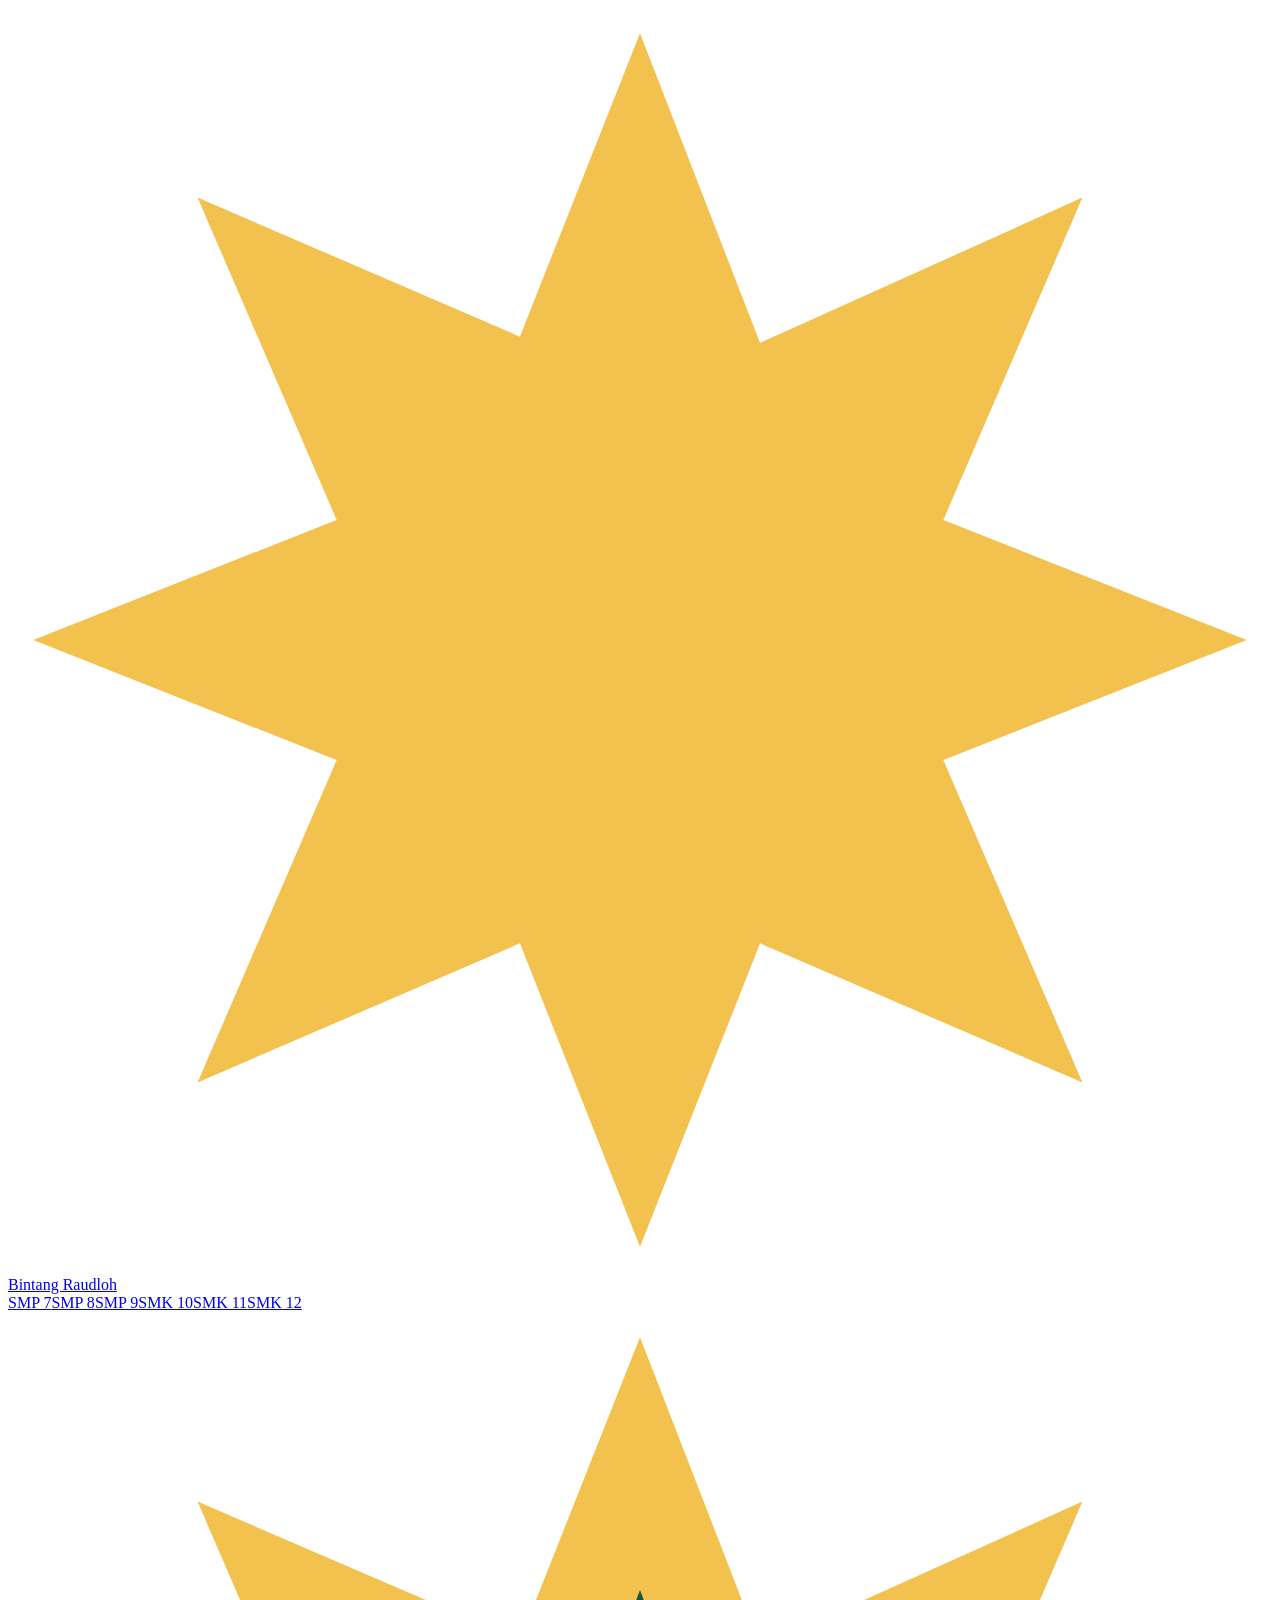
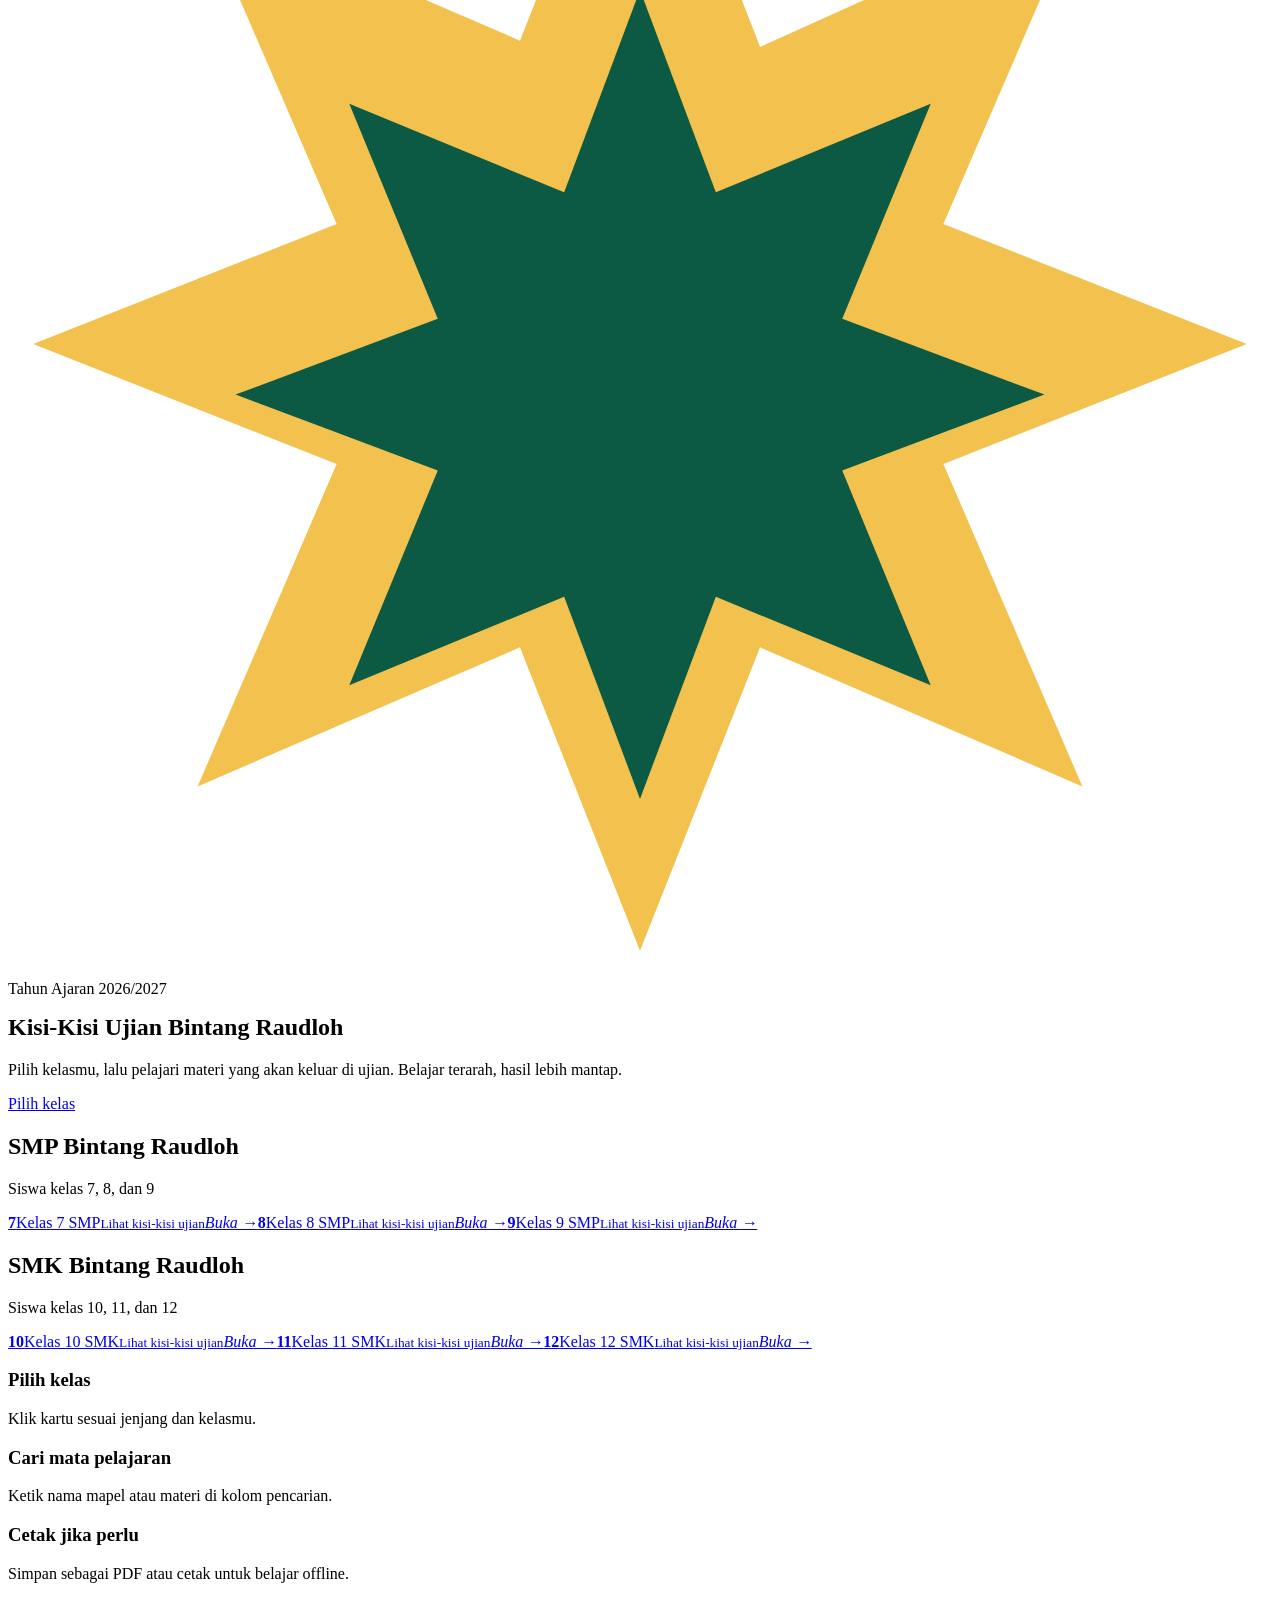
==== index.html @ 75c9d875 "Add files via upload" ====
<!DOCTYPE html><html lang="id"><head><meta charset="utf-8"><meta name="viewport" content="width=device-width,initial-scale=1"><title>Kisi-Kisi Ujian · SMP & SMK Bintang Raudloh</title><meta name="description" content="Lihat kisi-kisi ujian sesuai kelas untuk siswa SMP dan SMK Bintang Raudloh."><link rel="icon" href="data:image/svg+xml,%3Csvg xmlns='http://www.w3.org/2000/svg' viewBox='0 0 100 100'%3E%3Cpath fill='%23f2c14e' d='M50 2l9.5 24.5L85 15 74 40.5 98 50 74 59.5 85 85 59.5 74 50 98 40.5 74 15 85 26 59.5 2 50 26 40.5 15 15 40.5 26z'/%3E%3C/svg%3E"><link rel="preconnect" href="https://fonts.googleapis.com"><link rel="preconnect" href="https://fonts.gstatic.com" crossorigin><link href="https://fonts.googleapis.com/css2?family=Bricolage+Grotesque:wght@600;800&family=Figtree:wght@400;600;700&display=swap" rel="stylesheet"><link rel="stylesheet" href="assets/style.css"></head><body><header class="top"><div class="wrap"><a class="brand" href="index.html"><svg viewBox="0 0 100 100" aria-hidden="true"><path fill="#f2c14e" d="M50 2l9.5 24.5L85 15 74 40.5 98 50 74 59.5 85 85 59.5 74 50 98 40.5 74 15 85 26 59.5 2 50 26 40.5 15 15 40.5 26z"/></svg><span>Bintang Raudloh</span></a><nav class="nav" aria-label="Pilih kelas"><a href="smp-kelas-7.html">SMP 7</a><a href="smp-kelas-8.html">SMP 8</a><a href="smp-kelas-9.html">SMP 9</a><a href="smk-kelas-10.html">SMK 10</a><a href="smk-kelas-11.html">SMK 11</a><a href="smk-kelas-12.html">SMK 12</a></nav></div></header><section class="hero"><div class="wrap"><svg class="star" viewBox="0 0 100 100" aria-hidden="true"><path fill="#f2c14e" d="M50 2l9.5 24.5L85 15 74 40.5 98 50 74 59.5 85 85 59.5 74 50 98 40.5 74 15 85 26 59.5 2 50 26 40.5 15 15 40.5 26z"/><path fill="#0d5a44" d="M50 22l6 16 17-7-7 17 16 6-16 6 7 17-17-7-6 16-6-16-17 7 7-17-16-6 16-6-7-17 17 7z"/></svg><span class="pill">Tahun Ajaran 2026/2027</span><h1 style="margin-top:16px">Kisi-Kisi Ujian Bintang Raudloh</h1><p>Pilih kelasmu, lalu pelajari materi yang akan keluar di ujian. Belajar terarah, hasil lebih mantap.</p><a class="btn" href="#kelas">Pilih kelas</a></div></section><main id="kelas"><section class="sec"><div class="wrap"><h2>SMP Bintang Raudloh</h2><p>Siswa kelas 7, 8, dan 9</p><div class="grid"><a class="k" href="smp-kelas-7.html"><b>7</b><span>Kelas 7 SMP</span><small>Lihat kisi-kisi ujian</small><i>Buka →</i></a><a class="k" href="smp-kelas-8.html"><b>8</b><span>Kelas 8 SMP</span><small>Lihat kisi-kisi ujian</small><i>Buka →</i></a><a class="k" href="smp-kelas-9.html"><b>9</b><span>Kelas 9 SMP</span><small>Lihat kisi-kisi ujian</small><i>Buka →</i></a></div></div></section><section class="sec"><div class="wrap"><h2>SMK Bintang Raudloh</h2><p>Siswa kelas 10, 11, dan 12</p><div class="grid"><a class="k" href="smk-kelas-10.html"><b>10</b><span>Kelas 10 SMK</span><small>Lihat kisi-kisi ujian</small><i>Buka →</i></a><a class="k" href="smk-kelas-11.html"><b>11</b><span>Kelas 11 SMK</span><small>Lihat kisi-kisi ujian</small><i>Buka →</i></a><a class="k" href="smk-kelas-12.html"><b>12</b><span>Kelas 12 SMK</span><small>Lihat kisi-kisi ujian</small><i>Buka →</i></a></div></div></section><section class="sec"><div class="wrap"><div class="how"><div><h3>Pilih kelas</h3><p>Klik kartu sesuai jenjang dan kelasmu.</p></div><div><h3>Cari mata pelajaran</h3><p>Ketik nama mapel atau materi di kolom pencarian.</p></div><div><h3>Cetak jika perlu</h3><p>Simpan sebagai PDF atau cetak untuk belajar offline.</p></div></div></div></section></main><footer><div class="wrap">© 2026 SMP &amp; SMK Bintang Raudloh · Kisi-kisi dapat berubah sewaktu-waktu, ikuti pengumuman dari sekolah.</div></footer></body></html>
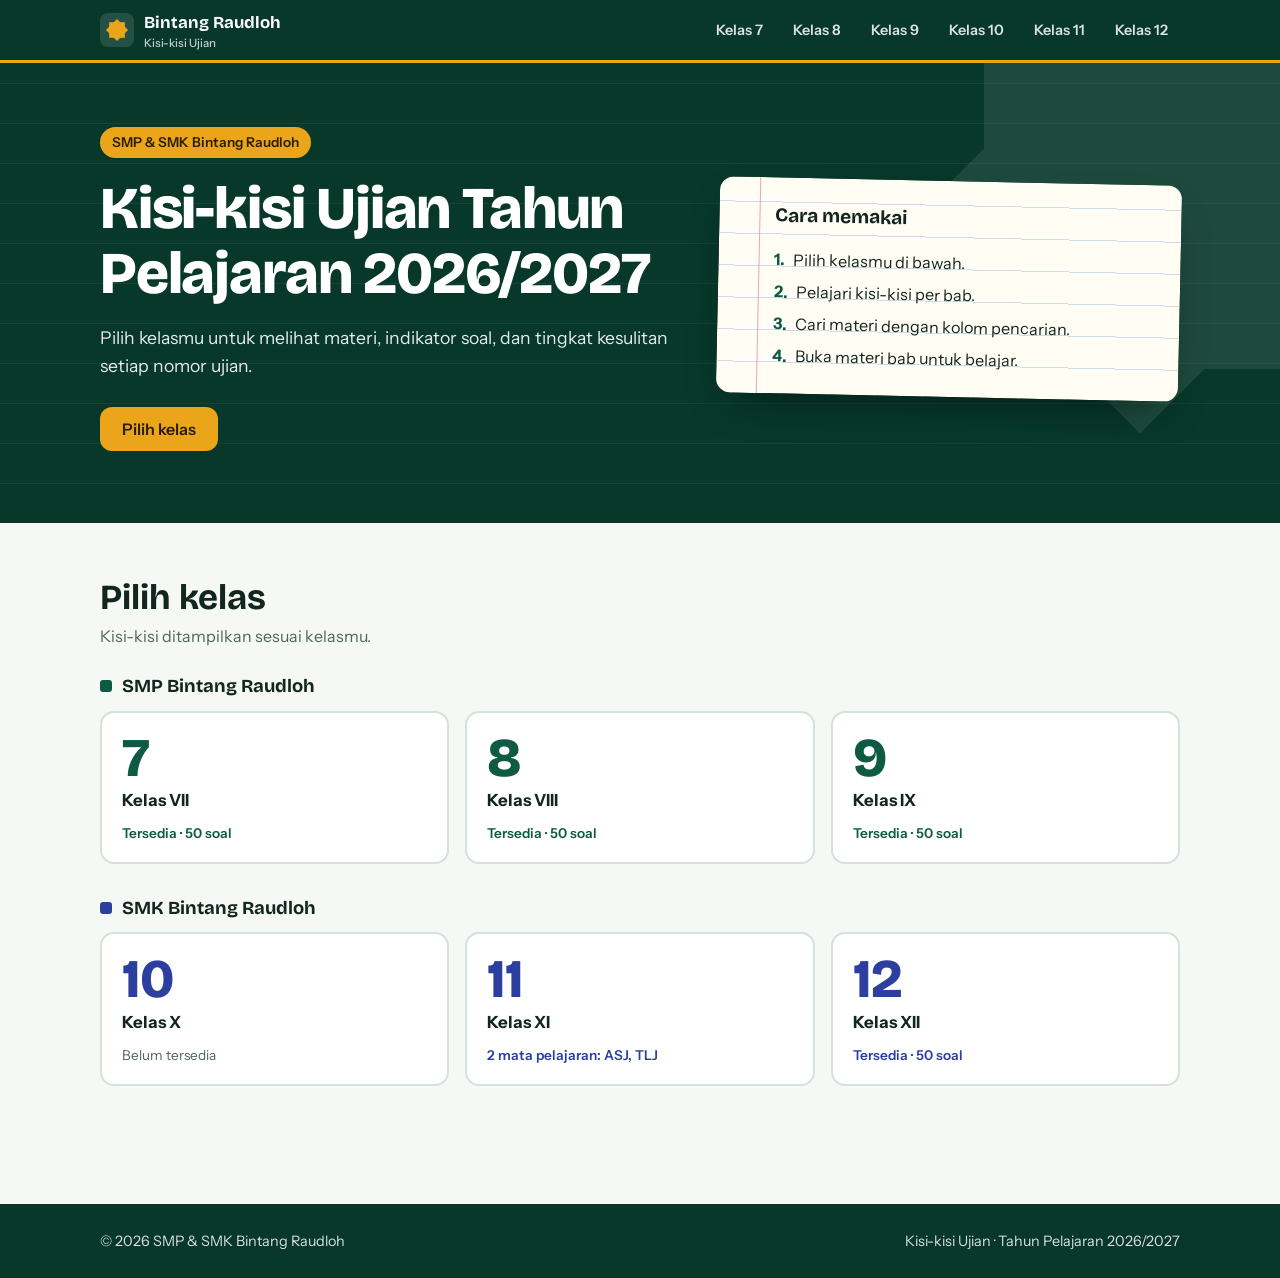
==== commit a82fa443: "Add files via upload" ====
--- a/index.html
+++ b/index.html
@@ -1 +1,285 @@
-<!DOCTYPE html><html lang="id"><head><meta charset="utf-8"><meta name="viewport" content="width=device-width,initial-scale=1"><title>Kisi-Kisi Ujian · SMP & SMK Bintang Raudloh</title><meta name="description" content="Lihat kisi-kisi ujian sesuai kelas untuk siswa SMP dan SMK Bintang Raudloh."><link rel="icon" href="data:image/svg+xml,%3Csvg xmlns='http://www.w3.org/2000/svg' viewBox='0 0 100 100'%3E%3Cpath fill='%23f2c14e' d='M50 2l9.5 24.5L85 15 74 40.5 98 50 74 59.5 85 85 59.5 74 50 98 40.5 74 15 85 26 59.5 2 50 26 40.5 15 15 40.5 26z'/%3E%3C/svg%3E"><link rel="preconnect" href="https://fonts.googleapis.com"><link rel="preconnect" href="https://fonts.gstatic.com" crossorigin><link href="https://fonts.googleapis.com/css2?family=Bricolage+Grotesque:wght@600;800&family=Figtree:wght@400;600;700&display=swap" rel="stylesheet"><link rel="stylesheet" href="assets/style.css"></head><body><header class="top"><div class="wrap"><a class="brand" href="index.html"><svg viewBox="0 0 100 100" aria-hidden="true"><path fill="#f2c14e" d="M50 2l9.5 24.5L85 15 74 40.5 98 50 74 59.5 85 85 59.5 74 50 98 40.5 74 15 85 26 59.5 2 50 26 40.5 15 15 40.5 26z"/></svg><span>Bintang Raudloh</span></a><nav class="nav" aria-label="Pilih kelas"><a href="smp-kelas-7.html">SMP 7</a><a href="smp-kelas-8.html">SMP 8</a><a href="smp-kelas-9.html">SMP 9</a><a href="smk-kelas-10.html">SMK 10</a><a href="smk-kelas-11.html">SMK 11</a><a href="smk-kelas-12.html">SMK 12</a></nav></div></header><section class="hero"><div class="wrap"><svg class="star" viewBox="0 0 100 100" aria-hidden="true"><path fill="#f2c14e" d="M50 2l9.5 24.5L85 15 74 40.5 98 50 74 59.5 85 85 59.5 74 50 98 40.5 74 15 85 26 59.5 2 50 26 40.5 15 15 40.5 26z"/><path fill="#0d5a44" d="M50 22l6 16 17-7-7 17 16 6-16 6 7 17-17-7-6 16-6-16-17 7 7-17-16-6 16-6-7-17 17 7z"/></svg><span class="pill">Tahun Ajaran 2026/2027</span><h1 style="margin-top:16px">Kisi-Kisi Ujian Bintang Raudloh</h1><p>Pilih kelasmu, lalu pelajari materi yang akan keluar di ujian. Belajar terarah, hasil lebih mantap.</p><a class="btn" href="#kelas">Pilih kelas</a></div></section><main id="kelas"><section class="sec"><div class="wrap"><h2>SMP Bintang Raudloh</h2><p>Siswa kelas 7, 8, dan 9</p><div class="grid"><a class="k" href="smp-kelas-7.html"><b>7</b><span>Kelas 7 SMP</span><small>Lihat kisi-kisi ujian</small><i>Buka →</i></a><a class="k" href="smp-kelas-8.html"><b>8</b><span>Kelas 8 SMP</span><small>Lihat kisi-kisi ujian</small><i>Buka →</i></a><a class="k" href="smp-kelas-9.html"><b>9</b><span>Kelas 9 SMP</span><small>Lihat kisi-kisi ujian</small><i>Buka →</i></a></div></div></section><section class="sec"><div class="wrap"><h2>SMK Bintang Raudloh</h2><p>Siswa kelas 10, 11, dan 12</p><div class="grid"><a class="k" href="smk-kelas-10.html"><b>10</b><span>Kelas 10 SMK</span><small>Lihat kisi-kisi ujian</small><i>Buka →</i></a><a class="k" href="smk-kelas-11.html"><b>11</b><span>Kelas 11 SMK</span><small>Lihat kisi-kisi ujian</small><i>Buka →</i></a><a class="k" href="smk-kelas-12.html"><b>12</b><span>Kelas 12 SMK</span><small>Lihat kisi-kisi ujian</small><i>Buka →</i></a></div></div></section><section class="sec"><div class="wrap"><div class="how"><div><h3>Pilih kelas</h3><p>Klik kartu sesuai jenjang dan kelasmu.</p></div><div><h3>Cari mata pelajaran</h3><p>Ketik nama mapel atau materi di kolom pencarian.</p></div><div><h3>Cetak jika perlu</h3><p>Simpan sebagai PDF atau cetak untuk belajar offline.</p></div></div></div></section></main><footer><div class="wrap">© 2026 SMP &amp; SMK Bintang Raudloh · Kisi-kisi dapat berubah sewaktu-waktu, ikuti pengumuman dari sekolah.</div></footer></body></html>+<!DOCTYPE html>
+<html lang="id">
+<head>
+<meta charset="utf-8">
+<meta name="viewport" content="width=device-width, initial-scale=1">
+<title>Kisi-kisi Ujian · SMP & SMK Bintang Raudloh</title>
+<meta name="description" content="Kisi-kisi ujian SMP & SMK Bintang Raudloh untuk kelas 7 sampai 12.">
+<link rel="icon" href="data:image/svg+xml,<svg xmlns='http://www.w3.org/2000/svg' viewBox='0 0 100 100'><rect width='100' height='100' rx='22' fill='%230e5a43'/><g fill='%23eaa51a'><rect x='27' y='27' width='46' height='46'/><rect x='27' y='27' width='46' height='46' transform='rotate(45 50 50)'/></g></svg>">
+<link rel="preconnect" href="https://fonts.googleapis.com">
+<link rel="preconnect" href="https://fonts.gstatic.com" crossorigin>
+<link href="https://fonts.googleapis.com/css2?family=Bricolage+Grotesque:opsz,wght@12..96,500;12..96,700;12..96,800&family=Instrument+Sans:wght@400;500;600&display=swap" rel="stylesheet">
+<style>
+:root{--ink:#12251e;--mut:#51655c;--paper:#f5f8f5;--card:#fff;--line:#d6e1da;--gold:#eaa51a;--hots:#a84b12;--hotsbg:#fdebdc;
+--acc:#0e5a43;--accd:#07382a;--accl:#e4f1ea;--r:14px;
+--fd:'Bricolage Grotesque','Segoe UI',system-ui,sans-serif;--fb:'Instrument Sans','Segoe UI',system-ui,sans-serif}
+body[data-j=smk]{--acc:#2d3f9e;--accd:#1a2766;--accl:#e6e9f8}
+*{box-sizing:border-box}
+html{scroll-behavior:smooth;scroll-padding-top:150px}
+body{margin:0;font-family:var(--fb);color:var(--ink);background:var(--paper);line-height:1.55;font-size:16px}
+a{color:inherit}
+:focus-visible{outline:3px solid var(--gold);outline-offset:2px;border-radius:6px}
+h1,h2,h3{font-family:var(--fd);line-height:1.1;margin:0}
+.wrap{max-width:1120px;margin:0 auto;padding:0 20px}
+svg.star{display:block}
+
+/* header */
+.top{position:sticky;top:0;z-index:30;background:var(--accd);color:#fff;border-bottom:3px solid var(--gold)}
+.top .wrap{display:flex;align-items:center;gap:16px;min-height:60px}
+.brand{display:flex;align-items:center;gap:10px;text-decoration:none;font-family:var(--fd);font-weight:700;font-size:1.05rem;white-space:nowrap}
+.brand small{display:block;font:500 .72rem var(--fb);opacity:.75}
+.nav{display:flex;gap:6px;margin-left:auto;overflow-x:auto;scrollbar-width:none;padding:6px 0}
+.nav::-webkit-scrollbar{display:none}
+.nav a{flex:none;text-decoration:none;font-weight:600;font-size:.9rem;padding:6px 12px;border-radius:99px;color:#fff;opacity:.85}
+.nav a:hover{background:rgba(255,255,255,.14);opacity:1}
+.nav a[aria-current=page]{background:var(--gold);color:#2b1d00;opacity:1}
+@media(max-width:640px){.brand span small{display:none}.brand{font-size:.95rem}}
+
+/* home */
+.hero{background:var(--accd);color:#fff;position:relative;overflow:hidden;
+background-image:repeating-linear-gradient(0deg,transparent 0 39px,rgba(255,255,255,.06) 39px 40px)}
+.hero .wrap{display:grid;grid-template-columns:1.25fr 1fr;gap:40px;align-items:center;padding-top:64px;padding-bottom:72px;position:relative}
+.hero .bgstar{position:absolute;right:-120px;top:-110px;width:520px;opacity:.09;pointer-events:none}
+.hero h1{font-size:clamp(2.2rem,5.2vw,3.7rem);font-weight:800;letter-spacing:-.02em}
+.hero p.lead{font-size:1.1rem;max-width:34em;opacity:.9;margin:18px 0 28px}
+.school{display:inline-block;background:var(--gold);color:#2b1d00;font-weight:600;font-size:.85rem;padding:5px 12px;border-radius:99px;margin-bottom:18px}
+.btn{display:inline-flex;align-items:center;gap:8px;border:0;cursor:pointer;font:600 1rem var(--fb);padding:12px 22px;border-radius:12px;text-decoration:none;background:var(--gold);color:#2b1d00}
+.btn:hover{filter:brightness(1.07)}
+.btn.ghost{background:transparent;color:inherit;border:2px solid currentColor}
+.note{background:#fffdf4;color:var(--ink);border-radius:var(--r);padding:22px 24px 22px 56px;box-shadow:0 18px 40px -18px rgba(0,0,0,.55);
+background-image:linear-gradient(90deg,transparent 40px,#e9a6a6 40px 41px,transparent 41px),repeating-linear-gradient(0deg,transparent 0 31px,#cfdcec 31px 32px);transform:rotate(1.2deg)}
+.note h2{font-size:1.2rem;margin-bottom:12px;line-height:32px}
+.note ol{margin:0;padding:0;list-style:none;counter-reset:s}
+.note li{counter-increment:s;line-height:32px;position:relative}
+.note li::before{content:counter(s) ".";font-weight:700;color:var(--acc);margin-right:8px}
+@media(max-width:820px){.hero .wrap{grid-template-columns:1fr;padding-top:44px;padding-bottom:52px}.note{transform:none}}
+
+section.klas{padding:56px 0 28px}
+.klas h2{font-size:clamp(1.6rem,3vw,2.2rem);margin-bottom:6px}
+.klas .sub{color:var(--mut);margin:0 0 28px}
+.grp{margin-bottom:34px}
+.grp h3{font-size:1.15rem;margin-bottom:14px;display:flex;align-items:center;gap:10px}
+.grp h3 i{display:inline-block;width:12px;height:12px;border-radius:3px;background:var(--c)}
+.tiles{display:grid;grid-template-columns:repeat(3,1fr);gap:16px}
+@media(max-width:700px){.tiles{grid-template-columns:1fr 1fr}}
+@media(max-width:420px){.tiles{grid-template-columns:1fr}}
+.tile{display:flex;flex-direction:column;gap:2px;text-decoration:none;background:var(--card);border:2px solid var(--line);border-radius:var(--r);padding:18px 20px;position:relative;transition:transform .15s,border-color .15s}
+.tile:hover{transform:translateY(-3px);border-color:var(--c)}
+.tile .big{font:800 3.4rem/1 var(--fd);color:var(--c)}
+.tile b{font-size:1.05rem}
+.tile .st{font-size:.85rem;margin-top:8px;color:var(--mut)}
+.tile .st.ok{color:var(--c);font-weight:600}
+.tile.smp{--c:#0e5a43}.tile.smk{--c:#2d3f9e}
+.grp.smp h3{--c:#0e5a43}.grp.smk h3{--c:#2d3f9e}
+
+footer{margin-top:56px;background:var(--accd);color:#fff;padding:26px 0;font-size:.9rem}
+footer .wrap{display:flex;justify-content:space-between;gap:12px;flex-wrap:wrap;opacity:.85}
+
+/* class page */
+.chero{background:var(--accd);color:#fff;padding:36px 0 44px;position:relative;overflow:hidden;
+background-image:repeating-linear-gradient(0deg,transparent 0 39px,rgba(255,255,255,.06) 39px 40px)}
+.crumb{font-size:.9rem;opacity:.85;margin-bottom:14px}
+.crumb a{text-decoration:none;border-bottom:1px solid rgba(255,255,255,.4)}
+.chero h1{font-size:clamp(1.9rem,4.4vw,3rem);font-weight:800;letter-spacing:-.015em;max-width:18em}
+.chero .per{opacity:.9;margin:10px 0 24px}
+.meta{display:grid;grid-template-columns:repeat(auto-fit,minmax(170px,1fr));gap:10px;margin:0}
+.meta div{background:rgba(255,255,255,.1);border-radius:12px;padding:10px 14px}
+.meta dt{font-size:.78rem;opacity:.75}
+.meta dd{margin:0;font-weight:600}
+.panel{display:grid;grid-template-columns:1fr 1fr;gap:18px;margin-top:-26px;position:relative}
+@media(max-width:820px){.panel{grid-template-columns:1fr}}
+.card{background:var(--card);border:1px solid var(--line);border-radius:var(--r);padding:20px 22px;box-shadow:0 10px 24px -16px rgba(18,37,30,.35)}
+.card h2{font-size:1.1rem;margin-bottom:14px}
+.bar{display:grid;grid-template-columns:minmax(90px,38%) 1fr 2.2rem;gap:10px;align-items:center;margin:9px 0;font-size:.9rem}
+.bar .t{height:12px;border-radius:99px;background:var(--accl);overflow:hidden}
+.bar .t i{display:block;height:100%;background:var(--acc);border-radius:99px}
+.bar b{text-align:right}
+.bar.h .t i{background:var(--hots)}
+.split{display:flex;height:34px;border-radius:10px;overflow:hidden;margin:6px 0 10px;font-weight:600;font-size:.85rem}
+.split span{display:flex;align-items:center;justify-content:center;color:#fff}
+.split span{min-width:0;overflow:hidden;white-space:nowrap}.split .LOTS{background:var(--acc)}.split .MOTS{background:#a97800}.split .HOTS{background:var(--hots)}
+.kt.MOTS{background:#fff3d1;color:#6b4c00;border:1.5px solid #a97800}
+.subs{display:flex;gap:8px;flex-wrap:wrap;margin:0 0 22px}
+.subs a{padding:8px 18px;border-radius:99px;border:2px solid rgba(255,255,255,.45);color:#fff;text-decoration:none;font-weight:600;font-size:.95rem}
+.subs a:hover{background:rgba(255,255,255,.12)}
+.subs a[aria-current=page]{background:var(--gold);border-color:var(--gold);color:#2b1d00}
+
+.tools{position:sticky;top:63px;z-index:20;background:var(--paper);padding:14px 0 10px;margin-top:20px;border-bottom:1px solid var(--line)}
+.tools .wrap{display:flex;flex-wrap:wrap;gap:10px;align-items:center}
+.tools input,.tools select{font:500 .95rem var(--fb);padding:10px 12px;border:2px solid var(--line);border-radius:10px;background:#fff;color:var(--ink);min-height:44px}
+.tools input{flex:1 1 220px}
+.seg{display:flex;border:2px solid var(--line);border-radius:10px;overflow:hidden;background:#fff}
+.seg button{font:600 .9rem var(--fb);border:0;background:none;padding:0 14px;min-height:40px;cursor:pointer;color:var(--ink)}
+.seg button[aria-pressed=true]{background:var(--acc);color:#fff}
+.cnt{font-size:.88rem;color:var(--mut);margin-left:auto}
+.pr{font:600 .9rem var(--fb);border:2px solid var(--line);background:#fff;border-radius:10px;padding:0 14px;min-height:44px;cursor:pointer}
+
+.bab{margin-top:30px}
+.bab header{display:flex;flex-wrap:wrap;gap:6px 14px;align-items:baseline;margin-bottom:12px}
+.bab h2{font-size:1.4rem}
+.bab h2 span{color:var(--acc)}
+.bab .jml{font-size:.85rem;font-weight:600;background:var(--accl);color:var(--acc);padding:3px 10px;border-radius:99px}
+.bab .desc{flex-basis:100%;margin:0;color:var(--mut);font-size:.95rem}
+.bab .src{font-size:.9rem;font-weight:600;color:var(--acc)}
+.rows{background:var(--card);border:1px solid var(--line);border-radius:var(--r);overflow:hidden}
+.row{display:grid;grid-template-columns:3.2rem 11rem 1fr 9rem;gap:14px;padding:13px 18px;border-top:1px solid var(--line);align-items:start}
+.row:first-child{border-top:0}
+.row.hd{background:var(--accl);font-weight:600;font-size:.85rem;color:var(--accd)}
+.row .no{font:800 1.1rem var(--fd);color:var(--acc)}
+.row .mt{font-weight:600}
+.tg{display:flex;gap:6px;flex-wrap:wrap}
+.lv,.kt{font-size:.78rem;font-weight:700;padding:2px 9px;border-radius:99px;white-space:nowrap}
+.lv{background:var(--accl);color:var(--accd)}
+.kt.LOTS{border:1.5px solid var(--acc);color:var(--acc)}
+.kt.HOTS{background:var(--hotsbg);color:var(--hots);border:1.5px solid var(--hots)}
+.lv.hi{background:var(--hots);color:#fff}
+.empty{padding:28px;text-align:center;color:var(--mut)}
+@media(max-width:720px){
+.row.hd{display:none}
+.row{grid-template-columns:2.4rem 1fr;gap:4px 10px;padding:14px}
+.row .no{grid-row:1/4}
+.row .ind,.row .tg{grid-column:2}
+.row .tg{margin-top:4px}
+.tools{top:60px}.cnt{flex-basis:100%;margin:0}
+}
+
+/* unavailable */
+.na{text-align:center;padding:72px 0 40px;max-width:560px;margin:0 auto}
+.na .ico{width:96px;height:96px;margin:0 auto 22px;border-radius:50%;background:var(--accl);display:grid;place-items:center;color:var(--acc)}
+.na h1{font-size:clamp(1.7rem,4vw,2.4rem);margin-bottom:12px}
+.na p{color:var(--mut);margin:0 0 26px}
+.na .btn{background:var(--acc);color:#fff}
+.na .btn.ghost{background:transparent;color:var(--acc);margin-left:6px}
+
+@media print{.top,.tools,.pr,footer,.hero .bgstar{display:none}.chero{background:none;color:#000;padding:0}.meta div{background:#eee}.panel{margin-top:10px}.card{box-shadow:none}body{background:#fff}.row{break-inside:avoid}}
+@media(prefers-reduced-motion:reduce){*{transition:none!important;scroll-behavior:auto!important}}
+</style>
+</head>
+<body>
+<header class="top">
+  <div class="wrap">
+    <a class="brand" href="#" aria-label="Beranda">
+      <svg class="star" width="34" height="34" viewBox="0 0 100 100" aria-hidden="true"><rect width="100" height="100" rx="22" fill="#fff" fill-opacity=".12"/><g fill="#eaa51a"><rect x="27" y="27" width="46" height="46"/><rect x="27" y="27" width="46" height="46" transform="rotate(45 50 50)"/></g></svg>
+      <span>Bintang Raudloh<small>Kisi-kisi Ujian</small></span>
+    </a>
+    <nav class="nav" id="nav" aria-label="Pilih kelas"></nav>
+  </div>
+</header>
+<main id="app"></main>
+<footer><div class="wrap"><span>© 2026 SMP &amp; SMK Bintang Raudloh</span><span>Kisi-kisi Ujian · Tahun Pelajaran 2026/2027</span></div></footer>
+
+<script>
+const KELAS=[{n:7,r:'VII',j:'SMP'},{n:8,r:'VIII',j:'SMP'},{n:9,r:'IX',j:'SMP'},{n:10,r:'X',j:'SMK'},{n:11,r:'XI',j:'SMK'},{n:12,r:'XII',j:'SMK'}];
+const DATA={"7": [{"mapel": "Informatika", "periode": "Ujian Semester Ganjil · Tahun Pelajaran 2026/2027", "meta": [["Mata pelajaran", "Informatika"], ["Kelas", "VII (Tujuh)"], ["Materi", "Bab 1–Bab 3"], ["Jumlah soal", "50 soal"], ["Bentuk soal", "Pilihan ganda (A, B, C, D)"], ["Alokasi waktu", "90 menit"], ["Guru pengampu", "Khalid Nabawi, S.Kom."]], "id": "informatika", "short": "Informatika", "label": "Informatika", "babs": [{"no": 1, "title": "Informatika dan Keterampilan Generik", "desc": "", "link": "https://khalidnabawidigital-hue.github.io/tik_biro7/bab1.html", "items": [{"no": 1, "materi": "Pengertian Informatika", "indikator": "Peserta didik dapat mengidentifikasi pengertian Informatika.", "level": "C1", "kat": "LOTS"}, {"no": 2, "materi": "Informatika dan TIK", "indikator": "Peserta didik dapat menyebutkan perbedaan Informatika dan TIK.", "level": "C2", "kat": "LOTS"}, {"no": 3, "materi": "Elemen Informatika", "indikator": "Peserta didik dapat mengidentifikasi 8 elemen utama Informatika.", "level": "C1", "kat": "LOTS"}, {"no": 4, "materi": "Berpikir Komputasional", "indikator": "Peserta didik dapat menjelaskan fungsi berpikir komputasional dalam kehidupan sehari-hari.", "level": "C2", "kat": "LOTS"}, {"no": 5, "materi": "Profil Pelajar Pancasila", "indikator": "Peserta didik dapat menentukan dimensi Pancasila yang sesuai dengan kegiatan gotong royong.", "level": "C2", "kat": "LOTS"}, {"no": 6, "materi": "Keterampilan Generik", "indikator": "Peserta didik dapat mengidentifikasi manfaat bekerja dalam kelompok.", "level": "C1", "kat": "LOTS"}, {"no": 7, "materi": "Pembagian Tugas", "indikator": "Peserta didik dapat menentukan tugas dan tanggung jawab ketua kelompok berdasarkan situasi.", "level": "C3", "kat": "LOTS"}, {"no": 8, "materi": "Komunikasi Tim", "indikator": "Peserta didik dapat menganalisis permasalahan pembagian tugas dalam kelompok.", "level": "C4", "kat": "HOTS"}, {"no": 9, "materi": "Infografis", "indikator": "Peserta didik dapat menentukan unsur infografis yang efektif berdasarkan kebutuhan informasi.", "level": "C3", "kat": "LOTS"}, {"no": 10, "materi": "Presentasi Efektif", "indikator": "Peserta didik dapat menganalisis kelemahan penyampaian presentasi berdasarkan ilustrasi.", "level": "C4", "kat": "HOTS"}, {"no": 11, "materi": "Kolaborasi", "indikator": "Peserta didik dapat mengevaluasi solusi terhadap konflik pembagian tugas kelompok.", "level": "C5", "kat": "HOTS"}, {"no": 12, "materi": "Produk Informatika", "indikator": "Peserta didik dapat menentukan rancangan penyajian informasi dalam bentuk infografis berdasarkan suatu permasalahan.", "level": "C6", "kat": "HOTS"}]}, {"no": 2, "title": "Berpikir Komputasional", "desc": "", "link": "https://khalidnabawidigital-hue.github.io/tik_biro7/bab2.html", "items": [{"no": 13, "materi": "Pengertian BK", "indikator": "Peserta didik dapat mengidentifikasi pengertian berpikir komputasional.", "level": "C1", "kat": "LOTS"}, {"no": 14, "materi": "Empat Pilar BK", "indikator": "Peserta didik dapat menyebutkan empat pilar berpikir komputasional.", "level": "C1", "kat": "LOTS"}, {"no": 15, "materi": "Dekomposisi", "indikator": "Peserta didik dapat menjelaskan konsep dekomposisi.", "level": "C2", "kat": "LOTS"}, {"no": 16, "materi": "Pengenalan Pola", "indikator": "Peserta didik dapat menentukan contoh penerapan pengenalan pola.", "level": "C3", "kat": "LOTS"}, {"no": 17, "materi": "Abstraksi", "indikator": "Peserta didik dapat mengidentifikasi informasi penting dan tidak penting dalam suatu permasalahan.", "level": "C3", "kat": "LOTS"}, {"no": 18, "materi": "Algoritma", "indikator": "Peserta didik dapat menjelaskan pengertian algoritma.", "level": "C2", "kat": "LOTS"}, {"no": 19, "materi": "Ciri Algoritma", "indikator": "Peserta didik dapat mengidentifikasi ciri-ciri algoritma yang baik.", "level": "C1", "kat": "LOTS"}, {"no": 20, "materi": "Urutan Algoritma", "indikator": "Peserta didik dapat menentukan urutan langkah yang benar dalam suatu aktivitas sehari-hari.", "level": "C3", "kat": "LOTS"}, {"no": 21, "materi": "Pseudocode dan Flowchart", "indikator": "Peserta didik dapat membedakan bentuk penyajian algoritma.", "level": "C2", "kat": "LOTS"}, {"no": 22, "materi": "Analisis Algoritma", "indikator": "Peserta didik dapat menganalisis kesalahan urutan langkah dalam suatu algoritma.", "level": "C4", "kat": "HOTS"}, {"no": 23, "materi": "Optimasi Penjadwalan", "indikator": "Peserta didik dapat menjelaskan tujuan optimasi penjadwalan.", "level": "C2", "kat": "LOTS"}, {"no": 24, "materi": "Prioritas Kegiatan", "indikator": "Peserta didik dapat menentukan kegiatan berdasarkan tingkat prioritas dan tenggat waktu.", "level": "C3", "kat": "LOTS"}, {"no": 25, "materi": "Efisiensi Waktu", "indikator": "Peserta didik dapat menganalisis jadwal kegiatan untuk menemukan penggunaan waktu yang tidak efisien.", "level": "C4", "kat": "HOTS"}, {"no": 26, "materi": "Struktur Data List", "indikator": "Peserta didik dapat mengidentifikasi karakteristik struktur data list.", "level": "C1", "kat": "LOTS"}, {"no": 27, "materi": "Struktur Data Queue", "indikator": "Peserta didik dapat menganalisis penerapan konsep FIFO dalam kehidupan sehari-hari.", "level": "C4", "kat": "HOTS"}, {"no": 28, "materi": "Struktur Data Stack", "indikator": "Peserta didik dapat menganalisis penerapan konsep LIFO dalam kehidupan sehari-hari.", "level": "C4", "kat": "HOTS"}, {"no": 29, "materi": "Representasi Data", "indikator": "Peserta didik dapat mengevaluasi representasi bilangan biner berdasarkan nilai desimalnya.", "level": "C5", "kat": "HOTS"}, {"no": 30, "materi": "Bilangan Biner", "indikator": "Peserta didik dapat menentukan representasi data sederhana menggunakan kombinasi bit biner.", "level": "C6", "kat": "HOTS"}]}, {"no": 3, "title": "Teknologi Informasi dan Komunikasi", "desc": "", "link": "https://khalidnabawidigital-hue.github.io/tik_biro7/bab3.html", "items": [{"no": 31, "materi": "Antarmuka Pengguna", "indikator": "Peserta didik dapat mengidentifikasi pengertian user interface.", "level": "C1", "kat": "LOTS"}, {"no": 32, "materi": "GUI", "indikator": "Peserta didik dapat menjelaskan pengertian Graphical User Interface.", "level": "C2", "kat": "LOTS"}, {"no": 33, "materi": "Komponen Antarmuka", "indikator": "Peserta didik dapat mengidentifikasi fungsi ikon, menu, jendela, dan pointer.", "level": "C1", "kat": "LOTS"}, {"no": 34, "materi": "Interaksi Antarmuka", "indikator": "Peserta didik dapat menentukan fungsi klik, klik ganda, drag, dan scroll.", "level": "C3", "kat": "LOTS"}, {"no": 35, "materi": "File dan Folder", "indikator": "Peserta didik dapat membedakan pengertian file dan folder.", "level": "C2", "kat": "LOTS"}, {"no": 36, "materi": "Ekstensi File", "indikator": "Peserta didik dapat mengidentifikasi jenis file berdasarkan ekstensi .docx, .pptx, .xlsx, .pdf, .jpg, dan .mp4.", "level": "C1", "kat": "LOTS"}, {"no": 37, "materi": "Pengelolaan File", "indikator": "Peserta didik dapat menentukan struktur folder yang tepat untuk menyimpan dokumen sekolah.", "level": "C3", "kat": "LOTS"}, {"no": 38, "materi": "Organisasi File", "indikator": "Peserta didik dapat menganalisis permasalahan penyimpanan file yang tidak terorganisasi.", "level": "C4", "kat": "HOTS"}, {"no": 39, "materi": "Browser", "indikator": "Peserta didik dapat menjelaskan fungsi aplikasi browser.", "level": "C2", "kat": "LOTS"}, {"no": 40, "materi": "Search Engine", "indikator": "Peserta didik dapat membedakan fungsi browser dan search engine.", "level": "C2", "kat": "LOTS"}, {"no": 41, "materi": "Kata Kunci", "indikator": "Peserta didik dapat menentukan kata kunci pencarian yang paling efektif.", "level": "C3", "kat": "LOTS"}, {"no": 42, "materi": "Verifikasi Informasi", "indikator": "Peserta didik dapat menganalisis hasil pencarian untuk menentukan sumber informasi yang lebih terpercaya.", "level": "C4", "kat": "HOTS"}, {"no": 43, "materi": "Surel / Email", "indikator": "Peserta didik dapat mengidentifikasi pengertian dan fungsi surel.", "level": "C1", "kat": "LOTS"}, {"no": 44, "materi": "Komponen Surel", "indikator": "Peserta didik dapat menjelaskan fungsi bagian To, Subject, isi pesan, dan lampiran.", "level": "C2", "kat": "LOTS"}, {"no": 45, "materi": "Etika Email", "indikator": "Peserta didik dapat menentukan cara mengirim surel secara sopan dan benar.", "level": "C3", "kat": "LOTS"}, {"no": 46, "materi": "Analisis Email", "indikator": "Peserta didik dapat menganalisis kesalahan dalam penulisan surel resmi.", "level": "C4", "kat": "HOTS"}, {"no": 47, "materi": "Aplikasi Perkantoran", "indikator": "Peserta didik dapat mengidentifikasi fungsi aplikasi pengolah kata.", "level": "C1", "kat": "LOTS"}, {"no": 48, "materi": "Jenis Dokumen", "indikator": "Peserta didik dapat menentukan jenis dokumen yang sesuai dengan kebutuhan tertentu.", "level": "C3", "kat": "LOTS"}, {"no": 49, "materi": "Pembuatan Dokumen", "indikator": "Peserta didik dapat mengevaluasi kualitas laporan digital berdasarkan tujuan dan kerapian penyajiannya.", "level": "C5", "kat": "HOTS"}, {"no": 50, "materi": "Proyek Digital Office", "indikator": "Peserta didik dapat merancang alur kerja pembuatan laporan digital, mulai dari pencarian informasi hingga pengiriman melalui surel.", "level": "C6", "kat": "HOTS"}]}], "total": 50}], "8": [{"mapel": "Informatika", "periode": "Kurikulum Merdeka Fase D · Tahun Ajaran 2026/2027", "meta": [["Mata pelajaran", "Informatika"], ["Kelas", "VIII (Delapan)"], ["Materi", "Bab 1–Bab 4"], ["Jumlah soal", "50 soal"], ["Bentuk soal", "Pilihan ganda (A, B, C, D)"], ["Skor", "2 poin per soal, total 100"]], "id": "informatika", "short": "Informatika", "label": "Informatika", "babs": [{"no": 1, "title": "Informatika dan Pembelajarannya", "desc": "Hakikat Informatika, cara belajar, refleksi, perencanaan belajar, dan Profil Pelajar Pancasila.", "link": "https://khalidnabawidigital-hue.github.io/tik_biro8/bab1.html", "items": [{"no": 1, "materi": "Pengertian Informatika", "indikator": "Peserta didik dapat mengidentifikasi pengertian Informatika secara tepat.", "level": "C1", "kat": "LOTS"}, {"no": 2, "materi": "Hakikat Informatika", "indikator": "Peserta didik dapat menjelaskan perbedaan Informatika dengan sekadar mengoperasikan komputer.", "level": "C2", "kat": "LOTS"}, {"no": 3, "materi": "Berpikir Komputasional", "indikator": "Peserta didik dapat menentukan penerapan berpikir komputasional dalam kehidupan sehari-hari.", "level": "C3", "kat": "LOTS"}, {"no": 4, "materi": "Plugged dan Unplugged", "indikator": "Peserta didik dapat membedakan kegiatan belajar Informatika secara plugged dan unplugged berdasarkan contoh kegiatan.", "level": "C2", "kat": "LOTS"}, {"no": 5, "materi": "Refleksi Pembelajaran", "indikator": "Peserta didik dapat menganalisis manfaat refleksi terhadap proses pembelajaran.", "level": "C4", "kat": "HOTS"}, {"no": 6, "materi": "Rencana Belajar", "indikator": "Peserta didik dapat menentukan strategi belajar yang tepat berdasarkan permasalahan belajar yang diberikan.", "level": "C3", "kat": "LOTS"}, {"no": 7, "materi": "Profil Pelajar Pancasila", "indikator": "Peserta didik dapat menganalisis karakter Profil Pelajar Pancasila yang sesuai dengan suatu situasi pembelajaran.", "level": "C4", "kat": "HOTS"}, {"no": 8, "materi": "Target Pembelajaran", "indikator": "Peserta didik dapat memilih rancangan target pembelajaran Informatika yang paling terarah dan realistis berdasarkan suatu kondisi.", "level": "C5", "kat": "HOTS"}]}, {"no": 2, "title": "Berpikir Komputasional", "desc": "Berpikir Komputasional, Fungsi, Himpunan, Sistem Bilangan, Algoritma, dan Struktur Data.", "link": "https://khalidnabawidigital-hue.github.io/tik_biro8/bab2.html", "items": [{"no": 9, "materi": "Pengertian BK", "indikator": "Peserta didik dapat menyebutkan pengertian berpikir komputasional.", "level": "C1", "kat": "LOTS"}, {"no": 10, "materi": "Penerapan BK", "indikator": "Peserta didik dapat mengidentifikasi contoh penerapan berpikir komputasional dalam kehidupan sehari-hari.", "level": "C2", "kat": "LOTS"}, {"no": 11, "materi": "Fungsi", "indikator": "Peserta didik dapat menjelaskan konsep input, proses, dan output pada sebuah fungsi.", "level": "C2", "kat": "LOTS"}, {"no": 12, "materi": "Fungsi", "indikator": "Peserta didik dapat menghitung keluaran fungsi berdasarkan aturan dan nilai masukan yang diberikan.", "level": "C3", "kat": "LOTS"}, {"no": 13, "materi": "Fungsi", "indikator": "Peserta didik dapat menganalisis hubungan domain, kodomain, dan range berdasarkan suatu pemetaan.", "level": "C4", "kat": "HOTS"}, {"no": 14, "materi": "Himpunan", "indikator": "Peserta didik dapat mengidentifikasi anggota suatu himpunan berdasarkan karakteristik tertentu.", "level": "C1", "kat": "LOTS"}, {"no": 15, "materi": "Operasi Himpunan", "indikator": "Peserta didik dapat menentukan hasil operasi gabungan (union) dua himpunan.", "level": "C3", "kat": "LOTS"}, {"no": 16, "materi": "Operasi Himpunan", "indikator": "Peserta didik dapat menganalisis hasil irisan (intersection) dan selisih dua himpunan.", "level": "C4", "kat": "HOTS"}, {"no": 17, "materi": "Sistem Bilangan", "indikator": "Peserta didik dapat membedakan sistem bilangan desimal dan biner berdasarkan basisnya.", "level": "C2", "kat": "LOTS"}, {"no": 18, "materi": "Sistem Bilangan", "indikator": "Peserta didik dapat mengonversi bilangan biner sederhana ke bilangan desimal.", "level": "C3", "kat": "LOTS"}, {"no": 19, "materi": "Algoritma", "indikator": "Peserta didik dapat mengidentifikasi ciri-ciri algoritma yang baik.", "level": "C1", "kat": "LOTS"}, {"no": 20, "materi": "Algoritma", "indikator": "Peserta didik dapat menentukan urutan langkah algoritma berdasarkan permasalahan yang diberikan.", "level": "C3", "kat": "LOTS"}, {"no": 21, "materi": "Algoritma", "indikator": "Peserta didik dapat menganalisis hasil akhir dari suatu algoritma sederhana menggunakan variabel dan perulangan.", "level": "C4", "kat": "HOTS"}, {"no": 22, "materi": "Struktur Data", "indikator": "Peserta didik dapat memilih struktur data Stack atau Queue yang paling tepat berdasarkan kebutuhan suatu permasalahan.", "level": "C5", "kat": "HOTS"}]}, {"no": 3, "title": "Teknologi Informasi dan Komunikasi", "desc": "Aplikasi Perkantoran, fitur aplikasi, pengolah kata, laporan digital, ringkasan konten, dan laboratorium virtual.", "link": "https://khalidnabawidigital-hue.github.io/tik_biro8/bab3.html", "items": [{"no": 23, "materi": "Aplikasi Perkantoran", "indikator": "Peserta didik dapat menyebutkan pengertian aplikasi perkantoran.", "level": "C1", "kat": "LOTS"}, {"no": 24, "materi": "Jenis Aplikasi", "indikator": "Peserta didik dapat mengidentifikasi aplikasi yang sesuai untuk membuat dokumen, mengolah angka, dan presentasi.", "level": "C2", "kat": "LOTS"}, {"no": 25, "materi": "Fitur Aplikasi", "indikator": "Peserta didik dapat menjelaskan fungsi fitur dasar pada aplikasi perkantoran.", "level": "C2", "kat": "LOTS"}, {"no": 26, "materi": "Pengolah Kata", "indikator": "Peserta didik dapat mengidentifikasi fungsi aplikasi pengolah kata seperti Microsoft Word dan Google Docs.", "level": "C1", "kat": "LOTS"}, {"no": 27, "materi": "Format Dokumen", "indikator": "Peserta didik dapat menentukan penggunaan fitur Bold, Italic, Underline, dan Align sesuai kebutuhan dokumen.", "level": "C3", "kat": "LOTS"}, {"no": 28, "materi": "Pengolah Kata", "indikator": "Peserta didik dapat menganalisis kesalahan pengaturan margin dan perataan teks pada sebuah dokumen.", "level": "C4", "kat": "HOTS"}, {"no": 29, "materi": "Laporan Digital", "indikator": "Peserta didik dapat mengidentifikasi bagian-bagian utama dalam struktur laporan digital.", "level": "C1", "kat": "LOTS"}, {"no": 30, "materi": "Laporan Digital", "indikator": "Peserta didik dapat menentukan urutan struktur laporan digital yang benar.", "level": "C3", "kat": "LOTS"}, {"no": 31, "materi": "Ringkasan Konten", "indikator": "Peserta didik dapat menjelaskan tujuan dan prinsip membuat ringkasan konten digital.", "level": "C2", "kat": "LOTS"}, {"no": 32, "materi": "Ringkasan Konten", "indikator": "Peserta didik dapat menganalisis gagasan pokok dari sebuah paragraf digital.", "level": "C4", "kat": "HOTS"}, {"no": 33, "materi": "Laboratorium Virtual", "indikator": "Peserta didik dapat menjelaskan pengertian dan manfaat laboratorium virtual.", "level": "C2", "kat": "LOTS"}, {"no": 34, "materi": "Laboratorium Virtual", "indikator": "Peserta didik dapat mengevaluasi pemilihan laboratorium virtual sebagai solusi pembelajaran berdasarkan keterbatasan alat dan bahan eksperimen.", "level": "C5", "kat": "HOTS"}]}, {"no": 4, "title": "Sistem Komputer", "desc": "Sistem komputer, komponen, hardware, software, sistem operasi, heksadesimal, pengalamatan memori, CPU, dan cara kerja komputer.", "link": "https://khalidnabawidigital-hue.github.io/tik_biro8/bab4.html", "items": [{"no": 35, "materi": "Sistem Komputer", "indikator": "Peserta didik dapat menjelaskan pengertian sistem komputer.", "level": "C1", "kat": "LOTS"}, {"no": 36, "materi": "Komponen Sistem", "indikator": "Peserta didik dapat membedakan hardware, software, dan brainware berdasarkan contoh.", "level": "C2", "kat": "LOTS"}, {"no": 37, "materi": "Hardware", "indikator": "Peserta didik dapat mengidentifikasi perangkat keras berdasarkan kategori input, processing, output, dan storage.", "level": "C2", "kat": "LOTS"}, {"no": 38, "materi": "Hardware", "indikator": "Peserta didik dapat menentukan fungsi perangkat keras berdasarkan situasi penggunaan komputer.", "level": "C3", "kat": "LOTS"}, {"no": 39, "materi": "Software", "indikator": "Peserta didik dapat membedakan software sistem dan software aplikasi.", "level": "C2", "kat": "LOTS"}, {"no": 40, "materi": "Sistem Operasi", "indikator": "Peserta didik dapat menjelaskan fungsi sistem operasi dalam mengelola sumber daya komputer.", "level": "C2", "kat": "LOTS"}, {"no": 41, "materi": "Sistem Bilangan", "indikator": "Peserta didik dapat mengidentifikasi basis dan simbol yang digunakan dalam sistem bilangan heksadesimal.", "level": "C1", "kat": "LOTS"}, {"no": 42, "materi": "Heksadesimal", "indikator": "Peserta didik dapat mengonversi bilangan desimal ke heksadesimal.", "level": "C3", "kat": "LOTS"}, {"no": 43, "materi": "Heksadesimal", "indikator": "Peserta didik dapat mengonversi bilangan heksadesimal ke desimal.", "level": "C3", "kat": "LOTS"}, {"no": 44, "materi": "Heksadesimal", "indikator": "Peserta didik dapat menganalisis kesalahan proses konversi bilangan desimal ke heksadesimal.", "level": "C4", "kat": "HOTS"}, {"no": 45, "materi": "Pengalamatan Memori", "indikator": "Peserta didik dapat menjelaskan pengertian alamat memori.", "level": "C1", "kat": "LOTS"}, {"no": 46, "materi": "Pengalamatan Memori", "indikator": "Peserta didik dapat menganalisis perbedaan alamat memori dengan isi data yang tersimpan.", "level": "C4", "kat": "HOTS"}, {"no": 47, "materi": "CPU", "indikator": "Peserta didik dapat mengidentifikasi fungsi ALU, CU, dan Register pada CPU.", "level": "C2", "kat": "LOTS"}, {"no": 48, "materi": "Cara Kerja CPU", "indikator": "Peserta didik dapat menentukan urutan siklus Fetch–Decode–Execute.", "level": "C3", "kat": "LOTS"}, {"no": 49, "materi": "Cara Kerja Komputer", "indikator": "Peserta didik dapat menganalisis hubungan CPU, RAM, perangkat input, dan output dalam proses pengolahan data.", "level": "C4", "kat": "HOTS"}, {"no": 50, "materi": "Sistem Komputer", "indikator": "Peserta didik dapat memilih rancangan solusi paling tepat untuk mengatasi permasalahan komputer berdasarkan hubungan hardware, software, brainware, dan CPU.", "level": "C6", "kat": "HOTS"}]}], "total": 50}], "9": [{"mapel": "Informatika", "periode": "Tahun Pelajaran 2026/2027", "meta": [["Mata pelajaran", "Informatika"], ["Kelas", "IX (Sembilan)"], ["Materi", "Bab 2–Bab 6"], ["Jumlah soal", "50 butir"], ["Bentuk soal", "Pilihan ganda (A, B, C, D)"], ["Guru pengampu", "Khalid Nabawi, S.Kom."]], "id": "informatika", "short": "Informatika", "label": "Informatika", "babs": [{"no": 2, "title": "Berpikir Komputasional", "desc": "Struktur Data Graf dan Tree, Ekspresi Logika, Algoritma.", "link": "https://khalidnabawidigital-hue.github.io/tik_biro9/bab2.html", "items": [{"no": 1, "materi": "Struktur Data Graf", "indikator": "Peserta didik dapat menyebutkan pengertian graf dalam struktur data.", "level": "C1", "kat": "LOTS"}, {"no": 2, "materi": "Struktur Data Graf", "indikator": "Peserta didik dapat mengidentifikasi pengertian simpul (vertex) dan sisi (edge).", "level": "C1", "kat": "LOTS"}, {"no": 3, "materi": "Struktur Data Tree", "indikator": "Peserta didik dapat menjelaskan fungsi root, parent, child, dan leaf.", "level": "C2", "kat": "LOTS"}, {"no": 4, "materi": "Graf dan Tree", "indikator": "Peserta didik dapat membedakan karakteristik graf dan tree berdasarkan ilustrasi.", "level": "C2", "kat": "LOTS"}, {"no": 5, "materi": "Operasi Logika", "indikator": "Peserta didik dapat menentukan hasil operasi logika AND, OR, dan NOT.", "level": "C3", "kat": "LOTS"}, {"no": 6, "materi": "Operasi Logika", "indikator": "Peserta didik dapat menerapkan operasi XOR berdasarkan dua nilai kebenaran.", "level": "C3", "kat": "LOTS"}, {"no": 7, "materi": "Algoritma", "indikator": "Peserta didik dapat mengidentifikasi ciri-ciri algoritma yang baik.", "level": "C2", "kat": "LOTS"}, {"no": 8, "materi": "Algoritma", "indikator": "Peserta didik dapat menentukan urutan langkah algoritma untuk menyelesaikan masalah sederhana.", "level": "C3", "kat": "LOTS"}, {"no": 9, "materi": "Graf", "indikator": "Peserta didik dapat menganalisis hubungan antarsimpul berdasarkan ilustrasi jaringan atau peta rute.", "level": "C4", "kat": "HOTS"}, {"no": 10, "materi": "Operasi Logika", "indikator": "Peserta didik dapat menganalisis hasil kombinasi beberapa ekspresi logika.", "level": "C4", "kat": "HOTS"}, {"no": 11, "materi": "Algoritma", "indikator": "Peserta didik dapat mengevaluasi kesalahan urutan langkah dalam sebuah algoritma.", "level": "C5", "kat": "HOTS"}, {"no": 12, "materi": "Algoritma", "indikator": "Peserta didik dapat menentukan rancangan algoritma paling tepat untuk menyelesaikan permasalahan sehari-hari.", "level": "C6", "kat": "HOTS"}]}, {"no": 3, "title": "Teknologi Informasi dan Komunikasi", "desc": "Integrasi Konten Aplikasi Perkantoran, Blog, dan Vlog.", "link": "https://khalidnabawidigital-hue.github.io/tik_biro9/bab3.html", "items": [{"no": 13, "materi": "Aplikasi Perkantoran", "indikator": "Peserta didik dapat menyebutkan fungsi aplikasi pengolah kata, lembar kerja, dan presentasi.", "level": "C1", "kat": "LOTS"}, {"no": 14, "materi": "Integrasi Konten", "indikator": "Peserta didik dapat menjelaskan tujuan integrasi konten antaraplikasi perkantoran.", "level": "C2", "kat": "LOTS"}, {"no": 15, "materi": "Integrasi Konten", "indikator": "Peserta didik dapat mengidentifikasi perbedaan Copy-Paste, Paste Special/Link, dan Embed OLE.", "level": "C2", "kat": "LOTS"}, {"no": 16, "materi": "Integrasi Konten", "indikator": "Peserta didik dapat menentukan metode integrasi konten yang tepat berdasarkan kebutuhan pekerjaan.", "level": "C3", "kat": "LOTS"}, {"no": 17, "materi": "Blog", "indikator": "Peserta didik dapat mengidentifikasi karakteristik dan fungsi blog.", "level": "C2", "kat": "LOTS"}, {"no": 18, "materi": "Blog", "indikator": "Peserta didik dapat menentukan susunan postingan blog yang baik berdasarkan struktur penulisannya.", "level": "C3", "kat": "LOTS"}, {"no": 19, "materi": "Vlog", "indikator": "Peserta didik dapat mengidentifikasi tahapan produksi vlog dari pra-produksi hingga publikasi.", "level": "C3", "kat": "LOTS"}, {"no": 20, "materi": "Integrasi Konten", "indikator": "Peserta didik dapat menganalisis kesesuaian penggunaan aplikasi perkantoran dalam pembuatan laporan.", "level": "C4", "kat": "HOTS"}, {"no": 21, "materi": "Blog dan Vlog", "indikator": "Peserta didik dapat mengevaluasi kualitas sebuah blog atau vlog berdasarkan isi, sumber, dan penyajiannya.", "level": "C5", "kat": "HOTS"}, {"no": 22, "materi": "Blog dan Vlog", "indikator": "Peserta didik dapat menentukan rancangan konsep blog atau vlog edukatif yang sesuai dengan tujuan dan sasaran pembaca atau penonton.", "level": "C6", "kat": "HOTS"}]}, {"no": 4, "title": "Sistem Komputer", "desc": "Kebiasaan Baik Berkomputer, Posisi Duduk, dan Computer Science Unplugged.", "link": "https://khalidnabawidigital-hue.github.io/tik_biro9/bab4.html", "items": [{"no": 23, "materi": "Kebiasaan Berkomputer", "indikator": "Peserta didik dapat menyebutkan contoh kebiasaan baik dalam menggunakan komputer.", "level": "C1", "kat": "LOTS"}, {"no": 24, "materi": "Keamanan Perangkat", "indikator": "Peserta didik dapat menjelaskan pentingnya menjaga keamanan perangkat dan akun saat menggunakan komputer bersama.", "level": "C2", "kat": "LOTS"}, {"no": 25, "materi": "Posisi Duduk", "indikator": "Peserta didik dapat mengidentifikasi posisi duduk dan pengaturan perangkat yang mendukung kenyamanan saat menggunakan komputer.", "level": "C2", "kat": "LOTS"}, {"no": 26, "materi": "Kebiasaan Berkomputer", "indikator": "Peserta didik dapat menentukan tindakan tepat ketika menemukan kerusakan perangkat komputer.", "level": "C3", "kat": "LOTS"}, {"no": 27, "materi": "CS Unplugged", "indikator": "Peserta didik dapat menjelaskan pengertian dan tujuan Computer Science Unplugged.", "level": "C2", "kat": "LOTS"}, {"no": 28, "materi": "CS Unplugged", "indikator": "Peserta didik dapat menerapkan konsep urutan instruksi dalam kegiatan tanpa menggunakan komputer.", "level": "C3", "kat": "LOTS"}, {"no": 29, "materi": "Kebiasaan Berkomputer", "indikator": "Peserta didik dapat menganalisis kesalahan kebiasaan penggunaan komputer berdasarkan suatu kasus.", "level": "C4", "kat": "HOTS"}, {"no": 30, "materi": "CS Unplugged", "indikator": "Peserta didik dapat merancang urutan instruksi yang paling efektif untuk menyelesaikan aktivitas sederhana tanpa komputer.", "level": "C6", "kat": "HOTS"}]}, {"no": 5, "title": "Jaringan Komputer dan Internet", "desc": "Etika Berinternet, Keamanan Digital, Tanggung Jawab Pengguna Internet, dan Kampanye Internet Aman.", "link": "https://khalidnabawidigital-hue.github.io/tik_biro9/bab5.html", "items": [{"no": 31, "materi": "Etika Berinternet", "indikator": "Peserta didik dapat menyebutkan contoh perilaku yang mencerminkan etika berinternet.", "level": "C1", "kat": "LOTS"}, {"no": 32, "materi": "Keamanan Internet", "indikator": "Peserta didik dapat menjelaskan pentingnya menjaga kerahasiaan informasi pribadi di internet.", "level": "C2", "kat": "LOTS"}, {"no": 33, "materi": "Keamanan Akun", "indikator": "Peserta didik dapat mengidentifikasi ciri kata sandi yang kuat dan aman.", "level": "C2", "kat": "LOTS"}, {"no": 34, "materi": "Etika Digital", "indikator": "Peserta didik dapat menentukan tindakan tepat ketika berbeda pendapat di media sosial.", "level": "C3", "kat": "LOTS"}, {"no": 35, "materi": "Keamanan Internet", "indikator": "Peserta didik dapat menentukan tindakan yang tepat ketika menerima tautan atau pesan mencurigakan.", "level": "C3", "kat": "LOTS"}, {"no": 36, "materi": "Hak Cipta", "indikator": "Peserta didik dapat menerapkan prinsip menghargai hak cipta ketika menggunakan konten dari internet.", "level": "C3", "kat": "LOTS"}, {"no": 37, "materi": "Jejak Digital", "indikator": "Peserta didik dapat menganalisis dampak unggahan terhadap privasi dan jejak digital seseorang.", "level": "C4", "kat": "HOTS"}, {"no": 38, "materi": "Keamanan Internet", "indikator": "Peserta didik dapat menganalisis kasus penyebaran informasi yang belum terverifikasi.", "level": "C4", "kat": "HOTS"}, {"no": 39, "materi": "Kampanye Internet Aman", "indikator": "Peserta didik dapat mengevaluasi efektivitas pesan kampanye internet aman berdasarkan isi dan sasaran audiens.", "level": "C5", "kat": "HOTS"}, {"no": 40, "materi": "Kampanye Internet Aman", "indikator": "Peserta didik dapat merancang konsep kampanye digital yang tepat untuk mengajak masyarakat menggunakan internet secara bijak.", "level": "C6", "kat": "HOTS"}]}, {"no": 6, "title": "Analisis Data", "desc": "Pengertian Data, Informasi, Perbedaan Data dan Informasi, serta Praktik Baik Analisis Data.", "link": "https://khalidnabawidigital-hue.github.io/tik_biro9/bab6.html", "items": [{"no": 41, "materi": "Pengertian Data", "indikator": "Peserta didik dapat menyebutkan pengertian data.", "level": "C1", "kat": "LOTS"}, {"no": 42, "materi": "Pengertian Informasi", "indikator": "Peserta didik dapat menjelaskan pengertian informasi sebagai hasil pengolahan data.", "level": "C2", "kat": "LOTS"}, {"no": 43, "materi": "Data dan Informasi", "indikator": "Peserta didik dapat membedakan data mentah dan informasi berdasarkan contoh sehari-hari.", "level": "C2", "kat": "LOTS"}, {"no": 44, "materi": "Pengolahan Data", "indikator": "Peserta didik dapat menerapkan perhitungan sederhana untuk mengubah sekumpulan data menjadi informasi berupa nilai rata-rata.", "level": "C3", "kat": "LOTS"}, {"no": 45, "materi": "Praktik Analisis Data", "indikator": "Peserta didik dapat menentukan tindakan untuk memeriksa ketepatan dan kelengkapan data.", "level": "C3", "kat": "LOTS"}, {"no": 46, "materi": "Praktik Analisis Data", "indikator": "Peserta didik dapat menganalisis kesesuaian sumber data sebelum digunakan sebagai dasar pengambilan keputusan.", "level": "C4", "kat": "HOTS"}, {"no": 47, "materi": "Praktik Analisis Data", "indikator": "Peserta didik dapat menganalisis kesalahan pencatatan atau data yang tidak lengkap.", "level": "C4", "kat": "HOTS"}, {"no": 48, "materi": "Konteks Data", "indikator": "Peserta didik dapat menganalisis perbedaan konteks dalam penggunaan dan perbandingan data.", "level": "C4", "kat": "HOTS"}, {"no": 49, "materi": "Penggunaan Data", "indikator": "Peserta didik dapat mengevaluasi kesimpulan yang dibuat berdasarkan data yang kurang lengkap atau tidak akurat.", "level": "C5", "kat": "HOTS"}, {"no": 50, "materi": "Penggunaan Data", "indikator": "Peserta didik dapat menentukan rancangan prosedur pengolahan data yang akurat, lengkap, dan bertanggung jawab.", "level": "C5", "kat": "HOTS"}]}], "total": 50}], "11": [{"mapel": "Administrasi Sistem Jaringan", "periode": "Ujian Semester Ganjil · Tahun Pelajaran 2026/2027", "meta": [["Mata pelajaran", "Administrasi Sistem Jaringan (ASJ)"], ["Program keahlian", "Teknik Komputer dan Jaringan (TKJ/TJKT)"], ["Kelas", "XI SMK"], ["Materi", "Bab 1–Bab 5"], ["Jumlah soal", "50 butir"], ["Bentuk soal", "Pilihan ganda (A, B, C, D, E)"]], "id": "asj", "short": "ASJ", "label": "Administrasi Sistem Jaringan (ASJ)", "babs": [{"no": 1, "title": "Mengenal Administrasi Sistem Jaringan", "desc": "", "link": "", "items": [{"no": 1, "materi": "Pengertian ASJ", "indikator": "Siswa dapat menyebutkan pengertian Administrasi Sistem Jaringan.", "level": "C1", "kat": "LOTS"}, {"no": 2, "materi": "Pengertian Server", "indikator": "Siswa dapat mengidentifikasi fungsi utama server dalam jaringan komputer.", "level": "C1", "kat": "LOTS"}, {"no": 3, "materi": "Tujuan ASJ", "indikator": "Siswa dapat menjelaskan tujuan availability, security, performance, dan manageability.", "level": "C2", "kat": "LOTS"}, {"no": 4, "materi": "Jenis Server", "indikator": "Siswa dapat membedakan fungsi Web Server, Database Server, dan File Server.", "level": "C2", "kat": "LOTS"}, {"no": 5, "materi": "Client-Server", "indikator": "Siswa dapat menentukan peran client dan server berdasarkan ilustrasi penggunaan layanan internet.", "level": "C3", "kat": "MOTS"}, {"no": 6, "materi": "Tugas SysAdmin", "indikator": "Siswa dapat menganalisis tanggung jawab administrator ketika layanan server mengalami gangguan.", "level": "C4", "kat": "HOTS"}, {"no": 7, "materi": "Keamanan Server", "indikator": "Siswa dapat menganalisis risiko apabila administrator tidak melakukan backup dan pemeliharaan server.", "level": "C4", "kat": "HOTS"}, {"no": 8, "materi": "Etika Profesi", "indikator": "Siswa dapat menentukan tindakan paling tepat berdasarkan studi kasus tanggung jawab dan etika seorang System Administrator.", "level": "C5", "kat": "HOTS"}]}, {"no": 2, "title": "Hardware dan Sistem Operasi Server", "desc": "", "link": "", "items": [{"no": 9, "materi": "Hardware Server", "indikator": "Siswa dapat mengidentifikasi komponen utama penyusun hardware server.", "level": "C1", "kat": "LOTS"}, {"no": 10, "materi": "Motherboard dan CPU", "indikator": "Siswa dapat menjelaskan fungsi motherboard dan processor pada server.", "level": "C2", "kat": "LOTS"}, {"no": 11, "materi": "RAM ECC", "indikator": "Siswa dapat menjelaskan fungsi RAM ECC dalam menjaga keakuratan data.", "level": "C2", "kat": "LOTS"}, {"no": 12, "materi": "Storage Server", "indikator": "Siswa dapat membandingkan karakteristik HDD dan SSD berdasarkan kecepatan dan kapasitas penyimpanan.", "level": "C3", "kat": "MOTS"}, {"no": 13, "materi": "Perangkat Pendukung", "indikator": "Siswa dapat menentukan fungsi UPS, rack server, dan KVM switch.", "level": "C3", "kat": "MOTS"}, {"no": 14, "materi": "Spesifikasi Server", "indikator": "Siswa dapat menentukan spesifikasi server berdasarkan kebutuhan jumlah pengguna dan layanan.", "level": "C3", "kat": "MOTS"}, {"no": 15, "materi": "Sistem Operasi", "indikator": "Siswa dapat menganalisis perbedaan karakteristik Linux Server dan Windows Server.", "level": "C4", "kat": "HOTS"}, {"no": 16, "materi": "Pemilihan Hardware", "indikator": "Siswa dapat menganalisis kebutuhan hardware berdasarkan kasus pembangunan server sekolah.", "level": "C4", "kat": "HOTS"}, {"no": 17, "materi": "Pemilihan OS", "indikator": "Siswa dapat mengevaluasi pemilihan sistem operasi berdasarkan kebutuhan biaya, kompatibilitas, dan pengelolaan server.", "level": "C5", "kat": "HOTS"}, {"no": 18, "materi": "Perencanaan Server", "indikator": "Siswa dapat menentukan rancangan kombinasi hardware dan sistem operasi yang paling sesuai untuk kebutuhan perusahaan.", "level": "C6", "kat": "HOTS"}]}, {"no": 3, "title": "Virtualisasi", "desc": "", "link": "", "items": [{"no": 19, "materi": "Pengertian Virtualisasi", "indikator": "Siswa dapat menyebutkan pengertian teknologi virtualisasi.", "level": "C1", "kat": "LOTS"}, {"no": 20, "materi": "Konsep Virtualisasi", "indikator": "Siswa dapat menjelaskan konsep penggunaan beberapa komputer virtual dalam satu perangkat fisik.", "level": "C2", "kat": "LOTS"}, {"no": 21, "materi": "Istilah Virtualisasi", "indikator": "Siswa dapat membedakan Physical Machine, Virtual Machine, Host, dan Guest.", "level": "C2", "kat": "LOTS"}, {"no": 22, "materi": "Hypervisor", "indikator": "Siswa dapat mengidentifikasi peran hypervisor dalam menjalankan mesin virtual.", "level": "C3", "kat": "MOTS"}, {"no": 23, "materi": "Software Virtualisasi", "indikator": "Siswa dapat menentukan aplikasi yang digunakan untuk membuat Virtual Machine, seperti VirtualBox dan VMware.", "level": "C3", "kat": "MOTS"}, {"no": 24, "materi": "Resource VM", "indikator": "Siswa dapat menentukan alokasi CPU, RAM, dan storage berdasarkan kebutuhan sistem operasi guest.", "level": "C3", "kat": "MOTS"}, {"no": 25, "materi": "Manfaat Virtualisasi", "indikator": "Siswa dapat menganalisis manfaat virtualisasi dalam efisiensi penggunaan perangkat keras dan biaya operasional.", "level": "C4", "kat": "HOTS"}, {"no": 26, "materi": "Jenis Hypervisor", "indikator": "Siswa dapat menganalisis perbedaan konsep hypervisor Type 1 dan Type 2.", "level": "C4", "kat": "HOTS"}, {"no": 27, "materi": "Snapshot dan Isolasi", "indikator": "Siswa dapat mengevaluasi penggunaan snapshot untuk mengembalikan kondisi VM setelah terjadi kesalahan konfigurasi.", "level": "C5", "kat": "HOTS"}, {"no": 28, "materi": "Perencanaan VM", "indikator": "Siswa dapat menentukan rancangan beberapa Virtual Machine berdasarkan keterbatasan resource satu komputer fisik.", "level": "C6", "kat": "HOTS"}]}, {"no": 4, "title": "Instalasi Ubuntu Server", "desc": "", "link": "", "items": [{"no": 29, "materi": "Ubuntu Server", "indikator": "Siswa dapat mengidentifikasi pengertian dan fungsi Ubuntu Server.", "level": "C1", "kat": "LOTS"}, {"no": 30, "materi": "Ubuntu Desktop dan Server", "indikator": "Siswa dapat menjelaskan perbedaan Ubuntu Desktop dan Ubuntu Server.", "level": "C2", "kat": "LOTS"}, {"no": 31, "materi": "Persiapan Instalasi", "indikator": "Siswa dapat menjelaskan fungsi file ISO sebagai media instalasi sistem operasi.", "level": "C2", "kat": "LOTS"}, {"no": 32, "materi": "Persiapan VM", "indikator": "Siswa dapat menentukan persyaratan dasar komputer host sebelum melakukan instalasi Ubuntu Server.", "level": "C3", "kat": "MOTS"}, {"no": 33, "materi": "Partisi Disk", "indikator": "Siswa dapat menentukan pilihan pengaturan partisi disk berdasarkan kebutuhan instalasi server.", "level": "C3", "kat": "MOTS"}, {"no": 34, "materi": "Hostname", "indikator": "Siswa dapat menentukan penggunaan hostname yang tepat untuk identitas sebuah server.", "level": "C3", "kat": "MOTS"}, {"no": 35, "materi": "Konfigurasi Jaringan", "indikator": "Siswa dapat menganalisis informasi alamat IP dan konfigurasi jaringan ketika instalasi server.", "level": "C4", "kat": "HOTS"}, {"no": 36, "materi": "OpenSSH Server", "indikator": "Siswa dapat menganalisis fungsi OpenSSH Server dalam pengelolaan server jarak jauh.", "level": "C4", "kat": "HOTS"}, {"no": 37, "materi": "Proses Instalasi", "indikator": "Siswa dapat menganalisis penyebab kegagalan instalasi Ubuntu Server berdasarkan skenario permasalahan.", "level": "C4", "kat": "HOTS"}, {"no": 38, "materi": "Verifikasi Instalasi", "indikator": "Siswa dapat mengevaluasi keberhasilan instalasi berdasarkan hostname, versi Ubuntu, dan alamat IP server.", "level": "C5", "kat": "HOTS"}, {"no": 39, "materi": "Perencanaan Instalasi", "indikator": "Siswa dapat menentukan urutan dan kombinasi pengaturan instalasi Ubuntu Server yang tepat untuk membangun server sekolah.", "level": "C6", "kat": "HOTS"}]}, {"no": 5, "title": "Linux Fundamental", "desc": "", "link": "", "items": [{"no": 40, "materi": "Terminal Linux", "indikator": "Siswa dapat mengidentifikasi fungsi Terminal dan Command Line Interface (CLI).", "level": "C1", "kat": "LOTS"}, {"no": 41, "materi": "Struktur Direktori", "indikator": "Siswa dapat menjelaskan fungsi direktori /, /home, /root, /etc, dan /var.", "level": "C2", "kat": "LOTS"}, {"no": 42, "materi": "Navigasi Direktori", "indikator": "Siswa dapat menentukan perintah pwd, ls, dan cd sesuai kebutuhan navigasi direktori.", "level": "C3", "kat": "MOTS"}, {"no": 43, "materi": "Manajemen File", "indikator": "Siswa dapat menentukan perintah mkdir, touch, cp, mv, dan rm berdasarkan kebutuhan pengelolaan file.", "level": "C3", "kat": "MOTS"}, {"no": 44, "materi": "Perintah Linux", "indikator": "Siswa dapat menganalisis kesalahan penggunaan perintah Linux berdasarkan contoh kasus pada terminal.", "level": "C4", "kat": "HOTS"}, {"no": 45, "materi": "Editor Nano", "indikator": "Siswa dapat menganalisis penggunaan Nano untuk membuat dan mengedit file konfigurasi.", "level": "C4", "kat": "HOTS"}, {"no": 46, "materi": "Membaca File", "indikator": "Siswa dapat menganalisis penggunaan perintah cat, less, head, dan tail berdasarkan kebutuhan membaca isi file.", "level": "C4", "kat": "HOTS"}, {"no": 47, "materi": "Pencarian File", "indikator": "Siswa dapat mengevaluasi penggunaan perintah find untuk menemukan file berdasarkan nama atau lokasi.", "level": "C5", "kat": "HOTS"}, {"no": 48, "materi": "Hak Akses Administrator", "indikator": "Siswa dapat mengevaluasi penggunaan sudo berdasarkan kebutuhan dan keamanan pengelolaan sistem.", "level": "C5", "kat": "HOTS"}, {"no": 49, "materi": "Manajemen Direktori", "indikator": "Siswa dapat mengevaluasi urutan perintah Linux yang digunakan untuk menyelesaikan kasus pengelolaan file dan direktori.", "level": "C5", "kat": "HOTS"}, {"no": 50, "materi": "Penyelesaian Masalah CLI", "indikator": "Siswa dapat memilih rancangan urutan perintah Linux yang paling efektif untuk membuat folder, file, mengedit, dan memeriksa hasilnya.", "level": "C6", "kat": "HOTS"}]}], "total": 50}, {"mapel": "Teknologi Layanan Jaringan", "periode": "Ujian Semester Ganjil · Tahun Pelajaran 2026/2027", "meta": [["Mata pelajaran", "Teknologi Layanan Jaringan (TLJ)"], ["Program keahlian", "Teknik Komputer dan Jaringan (TKJ)"], ["Kelas", "XI"], ["Materi", "Bab 1–Bab 4"], ["Jumlah soal", "50 soal"], ["Bentuk soal", "Pilihan ganda (A–E)"], ["Level kognitif", "C1–C6 (LOTS, MOTS, HOTS)"]], "id": "tlj", "short": "TLJ", "label": "Teknologi Layanan Jaringan (TLJ)", "babs": [{"no": 1, "title": "Pengenalan Teknik Layanan Jaringan", "desc": "", "link": "https://khalidnabawidigital-hue.github.io/tlj_kelas11/bab-01.html", "items": [{"no": 1, "materi": "Pengertian TLJ", "indikator": "Peserta didik dapat mengidentifikasi pengertian Teknologi Layanan Jaringan.", "level": "C1", "kat": "LOTS"}, {"no": 2, "materi": "Tujuan TLJ", "indikator": "Peserta didik dapat menjelaskan tujuan penerapan layanan jaringan dalam kehidupan sehari-hari.", "level": "C2", "kat": "LOTS"}, {"no": 3, "materi": "Konsep jaringan", "indikator": "Peserta didik dapat membedakan jaringan komputer dan layanan jaringan.", "level": "C2", "kat": "LOTS"}, {"no": 4, "materi": "Jenis layanan jaringan", "indikator": "Peserta didik dapat mengidentifikasi contoh layanan jaringan berdasarkan fungsinya.", "level": "C1", "kat": "LOTS"}, {"no": 5, "materi": "Manfaat jaringan", "indikator": "Peserta didik dapat menjelaskan manfaat jaringan komputer dalam lingkungan sekolah atau perusahaan.", "level": "C2", "kat": "LOTS"}, {"no": 6, "materi": "Komunikasi data", "indikator": "Peserta didik dapat menentukan bentuk layanan yang tepat berdasarkan kebutuhan komunikasi data.", "level": "C3", "kat": "MOTS"}, {"no": 7, "materi": "Kebutuhan layanan", "indikator": "Peserta didik dapat menerapkan konsep layanan jaringan pada kasus penggunaan jaringan sekolah.", "level": "C3", "kat": "MOTS"}, {"no": 8, "materi": "Permasalahan jaringan", "indikator": "Peserta didik dapat menganalisis penyebab suatu layanan jaringan tidak dapat digunakan.", "level": "C4", "kat": "HOTS"}, {"no": 9, "materi": "Efektivitas layanan", "indikator": "Peserta didik dapat mengevaluasi layanan jaringan berdasarkan kebutuhan pengguna.", "level": "C5", "kat": "HOTS"}, {"no": 10, "materi": "Perencanaan layanan", "indikator": "Peserta didik dapat menentukan rancangan layanan jaringan yang paling sesuai untuk kebutuhan sebuah instansi.", "level": "C6", "kat": "HOTS"}]}, {"no": 2, "title": "Perangkat Jaringan", "desc": "", "link": "https://khalidnabawidigital-hue.github.io/tlj_kelas11/bab-02.html", "items": [{"no": 11, "materi": "Router", "indikator": "Peserta didik dapat mengidentifikasi fungsi router dalam jaringan komputer.", "level": "C1", "kat": "LOTS"}, {"no": 12, "materi": "Switch", "indikator": "Peserta didik dapat menjelaskan fungsi switch dalam menghubungkan perangkat jaringan.", "level": "C2", "kat": "LOTS"}, {"no": 13, "materi": "Hub", "indikator": "Peserta didik dapat mengidentifikasi karakteristik dan fungsi hub.", "level": "C1", "kat": "LOTS"}, {"no": 14, "materi": "Access Point", "indikator": "Peserta didik dapat menjelaskan fungsi Access Point dalam jaringan nirkabel.", "level": "C2", "kat": "LOTS"}, {"no": 15, "materi": "Modem", "indikator": "Peserta didik dapat menjelaskan fungsi modem dalam komunikasi jaringan.", "level": "C2", "kat": "LOTS"}, {"no": 16, "materi": "Network Interface Card", "indikator": "Peserta didik dapat mengidentifikasi fungsi NIC pada komputer.", "level": "C1", "kat": "LOTS"}, {"no": 17, "materi": "Pemilihan perangkat", "indikator": "Peserta didik dapat menentukan perangkat yang tepat untuk menghubungkan beberapa komputer dalam LAN.", "level": "C3", "kat": "MOTS"}, {"no": 18, "materi": "Router dan Switch", "indikator": "Peserta didik dapat membedakan penggunaan router dan switch berdasarkan kebutuhan jaringan.", "level": "C3", "kat": "MOTS"}, {"no": 19, "materi": "Access Point", "indikator": "Peserta didik dapat menentukan penempatan perangkat Access Point berdasarkan kondisi jaringan sekolah.", "level": "C3", "kat": "MOTS"}, {"no": 20, "materi": "Identifikasi perangkat", "indikator": "Peserta didik dapat menganalisis perangkat yang menyebabkan gangguan konektivitas berdasarkan gejala yang diberikan.", "level": "C4", "kat": "HOTS"}, {"no": 21, "materi": "Pemilihan perangkat", "indikator": "Peserta didik dapat menganalisis kebutuhan perangkat untuk membangun jaringan laboratorium komputer.", "level": "C4", "kat": "HOTS"}, {"no": 22, "materi": "Evaluasi perangkat", "indikator": "Peserta didik dapat mengevaluasi pemilihan perangkat jaringan berdasarkan jumlah pengguna dan kebutuhan koneksi.", "level": "C5", "kat": "HOTS"}, {"no": 23, "materi": "Perancangan jaringan", "indikator": "Peserta didik dapat menentukan kombinasi perangkat jaringan terbaik untuk membangun jaringan sederhana di lingkungan sekolah.", "level": "C6", "kat": "HOTS"}]}, {"no": 3, "title": "Media Transmisi", "desc": "", "link": "https://khalidnabawidigital-hue.github.io/tlj_kelas11/bab-03.html", "items": [{"no": 24, "materi": "Pengertian media transmisi", "indikator": "Peserta didik dapat mengidentifikasi pengertian media transmisi jaringan.", "level": "C1", "kat": "LOTS"}, {"no": 25, "materi": "UTP", "indikator": "Peserta didik dapat menjelaskan karakteristik kabel UTP.", "level": "C2", "kat": "LOTS"}, {"no": 26, "materi": "STP", "indikator": "Peserta didik dapat menjelaskan fungsi pelindung pada kabel STP.", "level": "C2", "kat": "LOTS"}, {"no": 27, "materi": "Fiber Optic", "indikator": "Peserta didik dapat mengidentifikasi media penghantar data pada kabel Fiber Optic.", "level": "C1", "kat": "LOTS"}, {"no": 28, "materi": "Wireless", "indikator": "Peserta didik dapat menjelaskan karakteristik media transmisi nirkabel.", "level": "C2", "kat": "LOTS"}, {"no": 29, "materi": "Konektor jaringan", "indikator": "Peserta didik dapat mengidentifikasi konektor yang digunakan pada kabel UTP.", "level": "C1", "kat": "LOTS"}, {"no": 30, "materi": "Pemilihan UTP/STP", "indikator": "Peserta didik dapat menentukan jenis kabel yang sesuai berdasarkan kondisi lingkungan pemasangan.", "level": "C3", "kat": "MOTS"}, {"no": 31, "materi": "Fiber Optic", "indikator": "Peserta didik dapat menentukan media transmisi yang sesuai untuk kebutuhan koneksi jarak jauh dan bandwidth tinggi.", "level": "C3", "kat": "MOTS"}, {"no": 32, "materi": "Wireless", "indikator": "Peserta didik dapat menentukan media transmisi yang sesuai untuk perangkat bergerak tanpa kabel.", "level": "C3", "kat": "MOTS"}, {"no": 33, "materi": "Gangguan transmisi", "indikator": "Peserta didik dapat menganalisis penyebab gangguan transmisi berdasarkan kondisi lingkungan jaringan.", "level": "C4", "kat": "HOTS"}, {"no": 34, "materi": "Perbandingan media", "indikator": "Peserta didik dapat menganalisis kelebihan dan kekurangan UTP, STP, Fiber Optic, dan Wireless.", "level": "C4", "kat": "HOTS"}, {"no": 35, "materi": "Evaluasi media transmisi", "indikator": "Peserta didik dapat mengevaluasi pilihan media transmisi berdasarkan jarak, biaya, dan kebutuhan jaringan.", "level": "C5", "kat": "HOTS"}, {"no": 36, "materi": "Perencanaan media", "indikator": "Peserta didik dapat menentukan kombinasi media transmisi terbaik untuk membangun jaringan di lingkungan sekolah.", "level": "C6", "kat": "HOTS"}]}, {"no": 4, "title": "Pengkabelan Jaringan", "desc": "", "link": "https://khalidnabawidigital-hue.github.io/tlj_kelas11/bab-04.html", "items": [{"no": 37, "materi": "Pengertian pengkabelan", "indikator": "Peserta didik dapat mengidentifikasi tujuan pengkabelan jaringan komputer.", "level": "C1", "kat": "LOTS"}, {"no": 38, "materi": "Standar T568A", "indikator": "Peserta didik dapat mengenali urutan warna kabel berdasarkan standar T568A.", "level": "C2", "kat": "LOTS"}, {"no": 39, "materi": "Standar T568B", "indikator": "Peserta didik dapat mengenali urutan warna kabel berdasarkan standar T568B.", "level": "C2", "kat": "LOTS"}, {"no": 40, "materi": "Kabel Straight", "indikator": "Peserta didik dapat menjelaskan karakteristik susunan kabel Straight.", "level": "C2", "kat": "LOTS"}, {"no": 41, "materi": "Kabel Cross", "indikator": "Peserta didik dapat menjelaskan karakteristik susunan kabel Cross.", "level": "C2", "kat": "LOTS"}, {"no": 42, "materi": "Crimping Tool", "indikator": "Peserta didik dapat mengidentifikasi fungsi tang crimping dalam proses pembuatan kabel jaringan.", "level": "C1", "kat": "LOTS"}, {"no": 43, "materi": "LAN Tester", "indikator": "Peserta didik dapat menentukan fungsi LAN Tester dalam pengujian kabel jaringan.", "level": "C3", "kat": "MOTS"}, {"no": 44, "materi": "Pembuatan kabel Straight", "indikator": "Peserta didik dapat menentukan susunan standar warna yang tepat untuk membuat kabel Straight.", "level": "C3", "kat": "MOTS"}, {"no": 45, "materi": "Pembuatan kabel Cross", "indikator": "Peserta didik dapat menerapkan standar T568A dan T568B dalam menentukan susunan kabel Cross.", "level": "C3", "kat": "MOTS"}, {"no": 46, "materi": "Pengujian kabel", "indikator": "Peserta didik dapat menganalisis hasil pengujian LAN Tester berdasarkan urutan indikator yang ditampilkan.", "level": "C4", "kat": "HOTS"}, {"no": 47, "materi": "Kesalahan pengkabelan", "indikator": "Peserta didik dapat menganalisis penyebab kabel jaringan tidak dapat menghubungkan dua perangkat.", "level": "C4", "kat": "HOTS"}, {"no": 48, "materi": "Evaluasi kabel", "indikator": "Peserta didik dapat mengevaluasi hasil pengkabelan berdasarkan standar warna dan hasil pengujian.", "level": "C5", "kat": "HOTS"}, {"no": 49, "materi": "Pemilihan jenis kabel", "indikator": "Peserta didik dapat menentukan jenis kabel yang paling tepat berdasarkan kebutuhan koneksi antarperangkat.", "level": "C5", "kat": "HOTS"}, {"no": 50, "materi": "Perancangan pengkabelan", "indikator": "Peserta didik dapat menentukan rancangan pengkabelan jaringan sederhana dengan mempertimbangkan standar, jenis kabel, dan hasil pengujian.", "level": "C6", "kat": "HOTS"}]}], "total": 50}], "12": [{"mapel": "Teknologi Layanan Jaringan", "periode": "Ujian Akhir Semester Ganjil · Tahun Pelajaran 2026/2027", "meta": [["Mata pelajaran", "Teknologi Layanan Jaringan (TLJ)"], ["Program keahlian", "Teknik Komputer dan Jaringan (TKJ)"], ["Kelas", "XII (Dua Belas)"], ["Materi", "Bab 1–Bab 5"], ["Jumlah soal", "50 soal"], ["Bentuk soal", "Pilihan ganda (A, B, C, D, E)"]], "id": "tlj", "short": "TLJ", "label": "Teknologi Layanan Jaringan (TLJ)", "babs": [{"no": 1, "title": "Review Dasar Jaringan Komputer", "desc": "", "link": "https://khalidnabawidigital-hue.github.io/tlj_kelas12/bab1.html", "items": [{"no": 1, "materi": "Konsep jaringan", "indikator": "Mengidentifikasi pengertian jaringan komputer.", "level": "C1", "kat": "LOTS"}, {"no": 2, "materi": "Model OSI", "indikator": "Menyebutkan jumlah lapisan pada model OSI.", "level": "C1", "kat": "LOTS"}, {"no": 3, "materi": "Model OSI", "indikator": "Menjelaskan fungsi lapisan Network pada model OSI.", "level": "C2", "kat": "LOTS"}, {"no": 4, "materi": "TCP/IP", "indikator": "Menjelaskan fungsi protokol TCP/IP dalam komunikasi jaringan.", "level": "C2", "kat": "LOTS"}, {"no": 5, "materi": "IPv4", "indikator": "Mengidentifikasi karakteristik alamat IPv4.", "level": "C3", "kat": "MOTS"}, {"no": 6, "materi": "IPv6", "indikator": "Membedakan format alamat IPv4 dan IPv6.", "level": "C3", "kat": "MOTS"}, {"no": 7, "materi": "Subnetting", "indikator": "Menentukan jumlah alamat IP berdasarkan prefix subnet.", "level": "C3", "kat": "MOTS"}, {"no": 8, "materi": "Subnetting", "indikator": "Menganalisis kebutuhan pembagian alamat IP berdasarkan jumlah host.", "level": "C4", "kat": "HOTS"}, {"no": 9, "materi": "CIDR", "indikator": "Menganalisis hubungan prefix CIDR dengan subnet mask.", "level": "C4", "kat": "HOTS"}, {"no": 10, "materi": "VLSM", "indikator": "Menganalisis pembagian subnet berdasarkan kebutuhan host yang berbeda.", "level": "C4", "kat": "HOTS"}, {"no": 11, "materi": "Subnetting dan VLSM", "indikator": "Mengevaluasi hasil pembagian subnet agar tidak terjadi pemborosan alamat IP.", "level": "C5", "kat": "HOTS"}, {"no": 12, "materi": "Perancangan IP", "indikator": "Merancang skema pengalamatan IP untuk beberapa jaringan berdasarkan kebutuhan host.", "level": "C6", "kat": "HOTS"}]}, {"no": 2, "title": "Perencanaan Topologi Jaringan", "desc": "", "link": "https://khalidnabawidigital-hue.github.io/tlj_kelas12/bab2.html", "items": [{"no": 13, "materi": "Analisis kebutuhan", "indikator": "Mengidentifikasi tujuan analisis kebutuhan jaringan.", "level": "C1", "kat": "LOTS"}, {"no": 14, "materi": "Pengguna jaringan", "indikator": "Menjelaskan pentingnya mengidentifikasi jumlah dan jenis pengguna jaringan.", "level": "C2", "kat": "LOTS"}, {"no": 15, "materi": "Kebutuhan perangkat", "indikator": "Menentukan kebutuhan perangkat jaringan berdasarkan kondisi sebuah ruangan.", "level": "C3", "kat": "MOTS"}, {"no": 16, "materi": "Bandwidth", "indikator": "Menghitung atau menentukan kebutuhan bandwidth berdasarkan jumlah pengguna dan aktivitas jaringan.", "level": "C3", "kat": "MOTS"}, {"no": 17, "materi": "Keamanan jaringan", "indikator": "Menganalisis kebutuhan keamanan jaringan pada lingkungan sekolah atau perusahaan.", "level": "C4", "kat": "HOTS"}, {"no": 18, "materi": "Topologi jaringan", "indikator": "Menganalisis pemilihan topologi berdasarkan kondisi dan kebutuhan organisasi.", "level": "C4", "kat": "HOTS"}, {"no": 19, "materi": "Perencanaan jaringan", "indikator": "Mengevaluasi rancangan jaringan berdasarkan efisiensi biaya, kapasitas, dan keamanan.", "level": "C5", "kat": "HOTS"}, {"no": 20, "materi": "Dokumentasi jaringan", "indikator": "Merancang rancangan infrastruktur jaringan sederhana berdasarkan kebutuhan pengguna.", "level": "C6", "kat": "HOTS"}]}, {"no": 3, "title": "Switching dan VLAN", "desc": "", "link": "https://khalidnabawidigital-hue.github.io/tlj_kelas12/bab3.html", "items": [{"no": 21, "materi": "Switching", "indikator": "Mengidentifikasi fungsi utama switch dalam jaringan LAN.", "level": "C1", "kat": "LOTS"}, {"no": 22, "materi": "Managed dan Unmanaged Switch", "indikator": "Menjelaskan perbedaan managed switch dan unmanaged switch.", "level": "C2", "kat": "LOTS"}, {"no": 23, "materi": "Konsep VLAN", "indikator": "Menentukan fungsi VLAN dalam segmentasi jaringan.", "level": "C3", "kat": "MOTS"}, {"no": 24, "materi": "Access Port", "indikator": "Menentukan konfigurasi access port untuk perangkat pengguna.", "level": "C3", "kat": "MOTS"}, {"no": 25, "materi": "Trunk Port", "indikator": "Menentukan fungsi trunk port dalam menghubungkan beberapa VLAN.", "level": "C3", "kat": "MOTS"}, {"no": 26, "materi": "VLAN Native", "indikator": "Menganalisis fungsi native VLAN pada koneksi trunk.", "level": "C4", "kat": "HOTS"}, {"no": 27, "materi": "Konfigurasi VLAN", "indikator": "Menganalisis penyebab komputer tidak dapat berkomunikasi akibat kesalahan konfigurasi VLAN.", "level": "C4", "kat": "HOTS"}, {"no": 28, "materi": "Trunk dan Access", "indikator": "Menganalisis kesalahan pengaturan access port dan trunk port berdasarkan sebuah kasus.", "level": "C4", "kat": "HOTS"}, {"no": 29, "materi": "Segmentasi jaringan", "indikator": "Mengevaluasi pembagian VLAN berdasarkan kebutuhan divisi organisasi.", "level": "C5", "kat": "HOTS"}, {"no": 30, "materi": "Desain VLAN", "indikator": "Merancang pembagian VLAN untuk jaringan sekolah atau perusahaan yang memiliki beberapa divisi.", "level": "C6", "kat": "HOTS"}]}, {"no": 4, "title": "Inter-VLAN Routing", "desc": "", "link": "https://khalidnabawidigital-hue.github.io/tlj_kelas12/bab4.html", "items": [{"no": 31, "materi": "Inter-VLAN Routing", "indikator": "Menjelaskan konsep komunikasi antar-VLAN.", "level": "C2", "kat": "LOTS"}, {"no": 32, "materi": "Router", "indikator": "Menentukan fungsi router dalam menghubungkan jaringan VLAN berbeda.", "level": "C3", "kat": "MOTS"}, {"no": 33, "materi": "Router on a Stick", "indikator": "Menerapkan konsep Router on a Stick pada simulasi jaringan.", "level": "C3", "kat": "MOTS"}, {"no": 34, "materi": "Subinterface", "indikator": "Menganalisis fungsi subinterface pada konfigurasi router.", "level": "C4", "kat": "HOTS"}, {"no": 35, "materi": "IEEE 802.1Q", "indikator": "Menganalisis fungsi enkapsulasi IEEE 802.1Q pada koneksi trunk.", "level": "C4", "kat": "HOTS"}, {"no": 36, "materi": "Layer 3 Switch", "indikator": "Menganalisis perbedaan kemampuan Layer 2 Switch dan Layer 3 Switch.", "level": "C4", "kat": "HOTS"}, {"no": 37, "materi": "IP Address VLAN", "indikator": "Menganalisis kesesuaian alamat IP dan gateway pada beberapa VLAN.", "level": "C4", "kat": "HOTS"}, {"no": 38, "materi": "Troubleshooting", "indikator": "Mengevaluasi penyebab kegagalan komunikasi antar-VLAN berdasarkan konfigurasi jaringan.", "level": "C5", "kat": "HOTS"}, {"no": 39, "materi": "Konfigurasi routing", "indikator": "Mengevaluasi konfigurasi Router on a Stick berdasarkan hasil pengujian konektivitas.", "level": "C5", "kat": "HOTS"}, {"no": 40, "materi": "Perancangan jaringan", "indikator": "Merancang jaringan beberapa divisi menggunakan VLAN dan Inter-VLAN Routing.", "level": "C6", "kat": "HOTS"}]}, {"no": 5, "title": "Static Routing", "desc": "", "link": "https://khalidnabawidigital-hue.github.io/tlj_kelas12/bab5.html", "items": [{"no": 41, "materi": "Routing", "indikator": "Mengidentifikasi pengertian routing dalam jaringan komputer.", "level": "C1", "kat": "LOTS"}, {"no": 42, "materi": "Router", "indikator": "Menjelaskan fungsi router dalam meneruskan paket ke jaringan tujuan.", "level": "C2", "kat": "LOTS"}, {"no": 43, "materi": "Routing Table", "indikator": "Menjelaskan fungsi routing table dalam proses pengiriman paket.", "level": "C2", "kat": "LOTS"}, {"no": 44, "materi": "Static Routing", "indikator": "Menerapkan konsep static routing untuk menghubungkan dua jaringan berbeda.", "level": "C3", "kat": "MOTS"}, {"no": 45, "materi": "Next Hop", "indikator": "Menentukan alamat next hop berdasarkan topologi jaringan yang diberikan.", "level": "C3", "kat": "MOTS"}, {"no": 46, "materi": "Routing Table", "indikator": "Menganalisis informasi destination network, subnet mask, dan next hop pada routing table.", "level": "C4", "kat": "HOTS"}, {"no": 47, "materi": "Default Route", "indikator": "Menganalisis penggunaan default route pada sebuah jaringan.", "level": "C4", "kat": "HOTS"}, {"no": 48, "materi": "Troubleshooting", "indikator": "Menganalisis penyebab kegagalan komunikasi antara dua gedung berdasarkan konfigurasi routing.", "level": "C4", "kat": "HOTS"}, {"no": 49, "materi": "Konfigurasi Routing", "indikator": "Mengevaluasi konfigurasi static routing berdasarkan hasil pengujian konektivitas.", "level": "C5", "kat": "HOTS"}, {"no": 50, "materi": "Perancangan jaringan", "indikator": "Merancang skema static routing untuk menghubungkan dua gedung dengan jaringan IP berbeda.", "level": "C6", "kat": "HOTS"}]}], "total": 50}]};
+const LV={C1:'Mengingat',C2:'Memahami',C3:'Menerapkan',C4:'Menganalisis',C5:'Mengevaluasi',C6:'Mencipta'};
+const $=s=>document.querySelector(s);
+const esc=s=>String(s).replace(/[&<>"']/g,c=>({'&':'&amp;','<':'&lt;','>':'&gt;','"':'&quot;',"'":'&#39;'}[c]));
+const STAR=(w,c)=>`<svg class="star" width="${w}" height="${w}" viewBox="0 0 100 100" aria-hidden="true"><g fill="${c}"><rect x="20" y="20" width="60" height="60"/><rect x="20" y="20" width="60" height="60" transform="rotate(45 50 50)"/></g></svg>`;
+let S={q:'',bab:'all',kat:'all',lv:'all'};
+
+function nav(active){
+  $('#nav').innerHTML=KELAS.map(k=>`<a href="#kelas-${k.n}" ${k.n===active?'aria-current="page"':''}>Kelas ${k.n}</a>`).join('');
+}
+
+function home(){
+  document.body.dataset.j='smp';document.title='Kisi-kisi Ujian · SMP & SMK Bintang Raudloh';nav(0);
+  const tile=k=>{const d=DATA[k.n];const j=k.j.toLowerCase();
+    return `<a class="tile ${j}" href="#kelas-${k.n}"><span class="big">${k.n}</span><b>Kelas ${k.r}</b>
+    <span class="st ${d?'ok':''}">${d?(d.length>1?`${d.length} mata pelajaran: ${d.map(s=>s.short).join(', ')}`:`Tersedia · ${d[0].total} soal`):'Belum tersedia'}</span></a>`};
+  const grp=(j,t)=>`<div class="grp ${j.toLowerCase()}"><h3><i></i>${t}</h3><div class="tiles">${KELAS.filter(k=>k.j===j).map(tile).join('')}</div></div>`;
+  $('#app').innerHTML=`
+  <section class="hero"><div class="bgstar">${STAR(520,'#fff')}</div>
+   <div class="wrap"><div>
+    <span class="school">SMP &amp; SMK Bintang Raudloh</span>
+    <h1>Kisi-kisi Ujian Tahun Pelajaran 2026/2027</h1>
+    <p class="lead">Pilih kelasmu untuk melihat materi, indikator soal, dan tingkat kesulitan setiap nomor ujian.</p>
+    <button class="btn" id="go">Pilih kelas</button>
+   </div>
+   <aside class="note" aria-label="Cara memakai"><h2>Cara memakai</h2>
+    <ol><li>Pilih kelasmu di bawah.</li><li>Pelajari kisi-kisi per bab.</li><li>Cari materi dengan kolom pencarian.</li><li>Buka materi bab untuk belajar.</li></ol></aside>
+   </div></section>
+  <section class="klas" id="kelas"><div class="wrap">
+   <h2>Pilih kelas</h2><p class="sub">Kisi-kisi ditampilkan sesuai kelasmu.</p>
+   ${grp('SMP','SMP Bintang Raudloh')}${grp('SMK','SMK Bintang Raudloh')}
+  </div></section>`;
+  $('#go').onclick=()=>$('#kelas').scrollIntoView({behavior:'smooth'});
+}
+
+function bars(rows,cls=''){const m=Math.max(...rows.map(r=>r[1]),1);
+  return rows.map(r=>`<div class="bar ${cls}"><span>${esc(r[0])}</span><span class="t"><i style="width:${r[1]/m*100}%"></i></span><b>${r[1]}</b></div>`).join('')}
+
+function unavailable(k){
+  document.body.dataset.j=k.j.toLowerCase();document.title=`Kisi-kisi Kelas ${k.r} tidak tersedia`;nav(k.n);
+  $('#app').innerHTML=`<div class="wrap"><div class="na">
+   <div class="ico"><svg width="44" height="44" viewBox="0 0 24 24" fill="none" stroke="currentColor" stroke-width="2" stroke-linecap="round" stroke-linejoin="round" aria-hidden="true"><path d="M4 4h12l4 4v12H4z"/><path d="M9 11l6 6M15 11l-6 6"/></svg></div>
+   <h1>Mohon maaf, kisi-kisi tidak tersedia</h1>
+   <p>Kisi-kisi ujian Kelas ${k.r} (${k.j} Bintang Raudloh) belum diunggah. Silakan tanyakan kepada guru mata pelajaran atau cek kembali beberapa hari lagi.</p>
+   <a class="btn" href="#">Kembali ke beranda</a></div></div>`;
+}
+
+function kelas(n,sid){
+  const k=KELAS.find(x=>x.n===n);if(!k)return home();
+  const subs=DATA[n];if(!subs)return unavailable(k);
+  const d=subs.find(s=>s.id===sid)||subs[0];
+  document.body.dataset.j=k.j.toLowerCase();nav(n);S={q:'',bab:'all',kat:'all',lv:'all'};
+  document.title=`Kisi-kisi Ujian ${d.mapel} Kelas ${k.r} · ${k.j} Bintang Raudloh`;
+  const all=d.babs.flatMap(b=>b.items);
+  const lvc=Object.keys(LV).map(c=>[`${c} · ${LV[c]}`,all.filter(i=>i.level===c).length]);
+  const kats=['LOTS','MOTS','HOTS'].filter(c=>all.some(i=>i.kat===c));
+  const cn=c=>all.filter(i=>i.kat===c).length;
+  $('#app').innerHTML=`
+  <section class="chero"><div class="wrap">
+   <div class="crumb"><a href="#">Beranda</a> / Kelas ${k.r}</div>
+   ${subs.length>1?`<nav class="subs" aria-label="Mata pelajaran">${subs.map(s=>`<a href="#kelas-${n}-${s.id}" ${s===d?'aria-current="page"':''}>${esc(s.label)}</a>`).join('')}</nav>`:''}
+   <h1>Kisi-kisi Ujian ${esc(d.mapel)} ${k.j} Kelas ${k.r}</h1>
+   <p class="per">${esc(d.periode)}</p>
+   <dl class="meta">${d.meta.map(m=>`<div><dt>${esc(m[0])}</dt><dd>${esc(m[1])}</dd></div>`).join('')}</dl>
+  </div></section>
+  <div class="wrap"><div class="panel">
+   <div class="card"><h2>Jumlah soal per bab</h2>${bars(d.babs.map(b=>[`Bab ${b.no} · ${b.title}`,b.items.length]))}</div>
+   <div class="card"><h2>Tingkat kemampuan berpikir</h2>
+    <div class="split" role="img" aria-label="${kats.map(c=>c+' '+cn(c)+' soal').join(', ')}">${kats.map(c=>`<span class="${c}" style="flex:${cn(c)}">${c} ${cn(c)}</span>`).join('')}</div>
+    ${bars(lvc)}</div>
+  </div></div>
+  <div class="tools"><div class="wrap">
+   <input id="q" type="search" placeholder="Cari materi atau indikator…" aria-label="Cari materi atau indikator">
+   <select id="fb" aria-label="Filter bab"><option value="all">Semua bab</option>${d.babs.map(b=>`<option value="${b.no}">Bab ${b.no}</option>`).join('')}</select>
+   <select id="fl" aria-label="Filter level"><option value="all">Semua level</option>${Object.keys(LV).map(c=>`<option>${c}</option>`).join('')}</select>
+   <div class="seg" id="fk">${['all',...kats].map(v=>`<button data-v="${v}" aria-pressed="${v==='all'}">${v==='all'?'Semua':v}</button>`).join('')}</div>
+   <button class="pr" onclick="print()">Cetak</button>
+   <span class="cnt" id="cnt" aria-live="polite"></span>
+  </div></div>
+  <div class="wrap" id="list"></div>
+  <div class="wrap" style="margin-top:36px;display:flex;gap:10px;flex-wrap:wrap">
+   ${KELAS.filter(x=>x.n!==n).map(x=>`<a class="pr" style="display:inline-flex;align-items:center;text-decoration:none" href="#kelas-${x.n}">Kelas ${x.n}</a>`).join('')}</div>`;
+  $('#q').oninput=e=>{S.q=e.target.value;list(d)};
+  $('#fb').onchange=e=>{S.bab=e.target.value;list(d)};
+  $('#fl').onchange=e=>{S.lv=e.target.value;list(d)};
+  $('#fk').onclick=e=>{const b=e.target.closest('button');if(!b)return;S.kat=b.dataset.v;
+    [...$('#fk').children].forEach(x=>x.setAttribute('aria-pressed',x===b));list(d)};
+  list(d);
+}
+
+function list(d){
+  const q=S.q.trim().toLowerCase();let shown=0;
+  const html=d.babs.filter(b=>S.bab==='all'||String(b.no)===S.bab).map(b=>{
+    const it=b.items.filter(i=>(S.lv==='all'||i.level===S.lv)&&(S.kat==='all'||i.kat===S.kat)&&(!q||(i.materi+' '+i.indikator).toLowerCase().includes(q)));
+    if(!it.length)return'';shown+=it.length;
+    return `<section class="bab"><header><h2><span>Bab ${b.no}</span> ${esc(b.title)}</h2><span class="jml">${it.length} dari ${b.items.length} soal</span>
+     ${b.desc?`<p class="desc">${esc(b.desc)}</p>`:''}${b.link?`<a class="src" href="${esc(b.link)}" target="_blank" rel="noopener">Buka materi bab ${b.no} ↗</a>`:''}</header>
+     <div class="rows"><div class="row hd"><span>No.</span><span>Materi</span><span>Indikator soal</span><span>Level</span></div>
+     ${it.map(i=>`<div class="row"><span class="no">${i.no}</span><span class="mt">${esc(i.materi)}</span><span class="ind">${esc(i.indikator)}</span>
+      <span class="tg"><span class="lv ${i.kat==='HOTS'?'hi':''}" title="${LV[i.level]}">${i.level}</span><span class="kt ${i.kat}">${i.kat}</span></span></div>`).join('')}</div></section>`}).join('');
+  $('#list').innerHTML=html||'<div class="rows" style="margin-top:30px"><p class="empty">Tidak ada indikator yang cocok. Ubah kata kunci atau filter.</p></div>';
+  $('#cnt').textContent=`Menampilkan ${shown} soal`;
+}
+
+function route(){
+  const m=location.hash.match(/^#kelas-(\d+)(?:-([a-z]+))?$/);
+  m?kelas(+m[1],m[2]):home();
+  window.scrollTo(0,0);
+}
+addEventListener('hashchange',route);route();
+</script>
+</body>
+</html>
